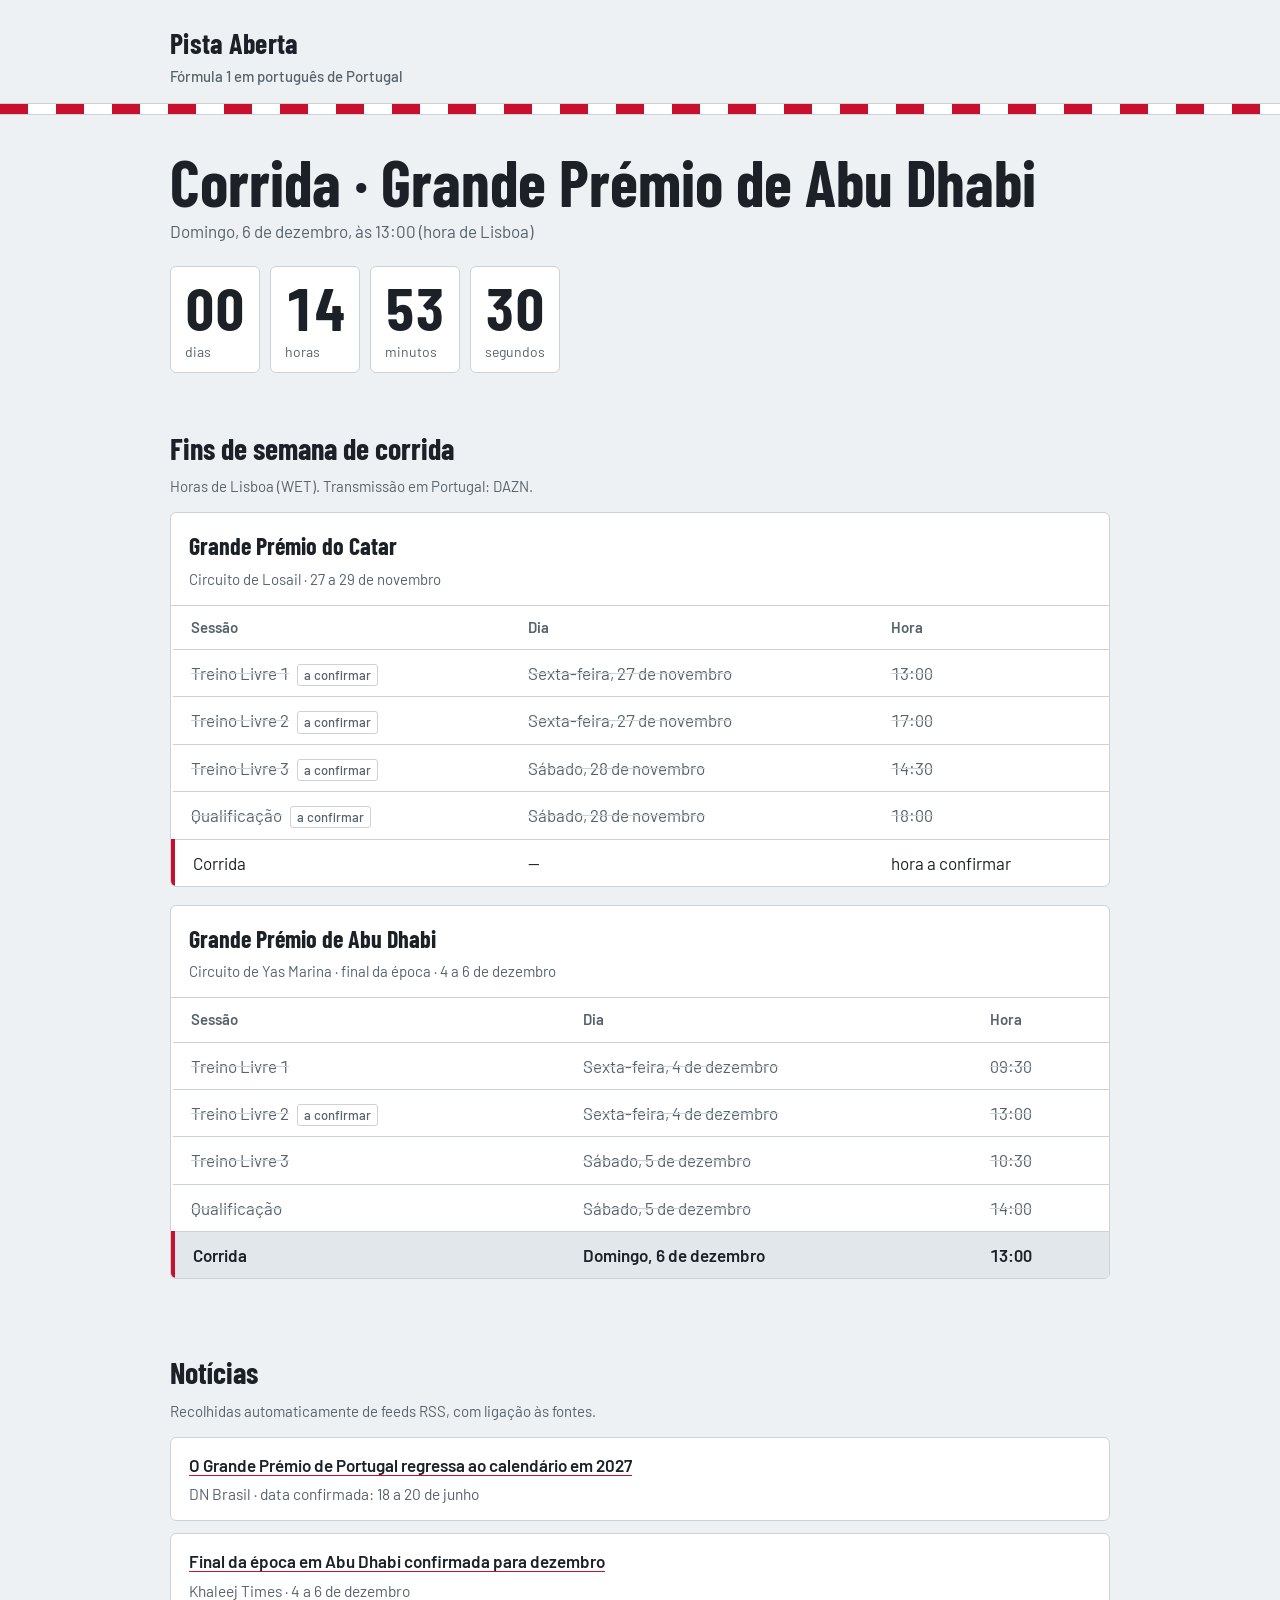
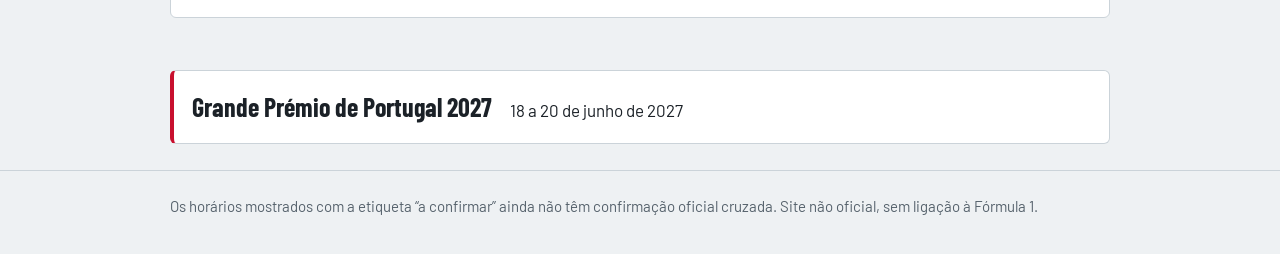
==== site/index.html @ 8074cfde "Add files via upload" ====
<!DOCTYPE html>
<html lang="pt-PT">
<head>
<meta charset="utf-8">
<meta name="viewport" content="width=device-width, initial-scale=1, viewport-fit=cover">
<title>Pista Aberta · Fórmula 1 em português de Portugal</title>
<link rel="preconnect" href="https://fonts.googleapis.com">
<link rel="preconnect" href="https://fonts.gstatic.com" crossorigin>
<link rel="stylesheet" href="https://fonts.googleapis.com/css2?family=Barlow+Condensed:wght@600;700&family=Barlow:wght@400;500;600&display=swap">
<style>
:root{
  --bg:#EEF1F3; --panel:#FFFFFF; --ink:#1B2127; --muted:#56626C; --line:#CBD3D9; --accent:#C8102E; --accent-ink:#FFFFFF; --soft:#E2E7EB;
  color-scheme: light;
  box-sizing:border-box;
  padding-top:env(safe-area-inset-top,0px);
  padding-bottom:env(safe-area-inset-bottom,0px);
}
@media (prefers-color-scheme: dark){
  :root:not([data-theme="light"]){
    --bg:#12171B; --panel:#1A2026; --ink:#E8ECEF; --muted:#9AA6AF; --line:#2B343B; --accent:#FF4A5F; --accent-ink:#12171B; --soft:#222A31;
    color-scheme: dark;
  }
}
:root[data-theme="dark"]{
  --bg:#12171B; --panel:#1A2026; --ink:#E8ECEF; --muted:#9AA6AF; --line:#2B343B; --accent:#FF4A5F; --accent-ink:#12171B; --soft:#222A31;
  color-scheme: dark;
}
html{scroll-padding-top:env(safe-area-inset-top,0px)}
*,*::before,*::after{box-sizing:border-box}
body{margin:0;background:var(--bg);color:var(--ink);font-family:"Barlow",system-ui,-apple-system,"Segoe UI",Arial,sans-serif;font-size:17px;line-height:1.55}
.wrap{max-width:980px;margin:0 auto;padding:0 20px}
header.top{padding:22px 0 14px}
.brand{font-family:"Barlow Condensed","Arial Narrow",Impact,sans-serif;font-weight:700;font-size:28px;letter-spacing:.01em;margin:0}
.brand small{display:block;font-family:"Barlow",system-ui,sans-serif;font-weight:500;font-size:15px;color:var(--muted);letter-spacing:0}
.kerb{height:12px;background:repeating-linear-gradient(90deg,var(--accent) 0 28px,var(--panel) 28px 56px);border-top:1px solid var(--line);border-bottom:1px solid var(--line)}
.hero{padding:34px 0 26px}
.hero h2{font-family:"Barlow Condensed","Arial Narrow",Impact,sans-serif;font-weight:700;font-size:clamp(34px,7vw,64px);line-height:1.02;margin:0 0 4px}
.hero p.sub{margin:0 0 22px;color:var(--muted)}
.count{display:flex;gap:10px;flex-wrap:wrap}
.cell{background:var(--panel);border:1px solid var(--line);border-radius:6px;min-width:86px;padding:10px 14px 8px}
.cell b{display:block;font-family:"Barlow Condensed","Arial Narrow",Impact,sans-serif;font-weight:700;font-size:clamp(38px,9vw,60px);line-height:1;font-variant-numeric:tabular-nums}
.cell span{font-size:14px;color:var(--muted)}
.live{display:inline-block;background:var(--accent);color:var(--accent-ink);font-weight:600;padding:6px 12px;border-radius:4px}
h3{font-family:"Barlow Condensed","Arial Narrow",Impact,sans-serif;font-weight:700;font-size:30px;margin:0 0 4px}
section{padding:26px 0}
.note{color:var(--muted);font-size:15px;margin:0 0 14px}
.gp{background:var(--panel);border:1px solid var(--line);border-radius:6px;margin:0 0 18px;overflow:hidden}
.gp-head{padding:14px 18px;border-bottom:1px solid var(--line)}
.gp-head h4{font-family:"Barlow Condensed","Arial Narrow",Impact,sans-serif;font-weight:700;font-size:24px;margin:0}
.gp-head span{color:var(--muted);font-size:15px}
.tbl{overflow-x:auto}
table{width:100%;border-collapse:collapse;min-width:460px}
th,td{text-align:left;padding:10px 18px;border-bottom:1px solid var(--line);font-variant-numeric:tabular-nums}
tr:last-child td{border-bottom:0}
th{font-weight:600;color:var(--muted);font-size:15px}
tr.past td{color:var(--muted);text-decoration:line-through;text-decoration-color:var(--line)}
tr.next td{background:var(--soft);font-weight:600}
tr.race td:first-child{border-left:4px solid var(--accent)}
.tag{display:inline-block;font-size:13px;border:1px solid var(--line);border-radius:3px;padding:0 6px;margin-left:8px;color:var(--muted);font-weight:500}
.news{list-style:none;margin:0;padding:0;display:grid;gap:12px}
.news li{background:var(--panel);border:1px solid var(--line);border-radius:6px;padding:14px 18px}
.news a{color:var(--ink);font-weight:600;text-decoration:underline;text-decoration-color:var(--accent);text-underline-offset:3px}
.news a:focus-visible,.news a:hover{color:var(--accent)}
.news p{margin:4px 0 0;color:var(--muted);font-size:15.5px}
.next-season{display:flex;gap:18px;align-items:baseline;flex-wrap:wrap;background:var(--panel);border:1px solid var(--line);border-left:4px solid var(--accent);border-radius:6px;padding:16px 18px}
.next-season b{font-family:"Barlow Condensed","Arial Narrow",Impact,sans-serif;font-size:26px}
footer{padding:24px 0 36px;color:var(--muted);font-size:15px;border-top:1px solid var(--line)}
@media (prefers-reduced-motion:reduce){*{animation:none!important;transition:none!important}}
</style>
</head>
<body>
<header class="top"><div class="wrap">
  <h1 class="brand">Pista Aberta<small>Fórmula 1 em português de Portugal</small></h1>
</div></header>
<div class="kerb" aria-hidden="true"></div>

<main class="wrap">
  <div class="hero" aria-live="polite">
    <h2 id="next-title">A procurar a próxima sessão…</h2>
    <p class="sub" id="next-sub"></p>
    <div class="count" id="count"></div>
  </div>

  <section id="calendario">
    <h3>Fins de semana de corrida</h3>
    <p class="note">Horas de Lisboa (WET). Transmissão em Portugal: DAZN.</p>
    <div id="weekends"></div>
  </section>

  <section id="noticias">
    <h3>Notícias</h3>
    <p class="note">Recolhidas automaticamente de feeds RSS, com ligação às fontes.</p>
    <ul class="news" id="news"></ul>
  </section>

  <section>
    <div class="next-season">
      <b>Grande Prémio de Portugal 2027</b>
      <span>18 a 20 de junho de 2027</span>
    </div>
  </section>
</main>

<footer><div class="wrap">Os horários mostrados com a etiqueta “a confirmar” ainda não têm confirmação oficial cruzada. Site não oficial, sem ligação à Fórmula 1.</div></footer>

<script>
Promise.all([
  fetch("data/weekends.json").then(function(r){ return r.json(); }),
  fetch("data/news.json").then(function(r){ return r.json(); })
]).then(function(res){
var WEEKENDS = res[0], NEWS = res[1];

var fmtDay = new Intl.DateTimeFormat("pt-PT", { timeZone: "Europe/Lisbon", weekday: "long", day: "numeric", month: "long" });
var fmtHour = new Intl.DateTimeFormat("pt-PT", { timeZone: "Europe/Lisbon", hour: "2-digit", minute: "2-digit", hour12: false });
function cap(s){ return s.charAt(0).toUpperCase() + s.slice(1); }

var all = [];
WEEKENDS.forEach(function(w){ w.sessions.forEach(function(s){
  all.push({ gp: w.gp, n: s.n, start: s.t ? Date.parse(s.t) : null, end: s.t ? Date.parse(s.t) + s.d * 60000 : null, el: null });
  s.ref = all[all.length - 1];
}); });

function el(tag, cls, text){ var e = document.createElement(tag); if (cls) e.className = cls; if (text != null) e.textContent = text; return e; }

var box = document.getElementById("weekends");
WEEKENDS.forEach(function(w){
  var card = el("div", "gp");
  var head = el("div", "gp-head");
  head.appendChild(el("h4", null, w.gp));
  head.appendChild(el("span", null, w.circuit + " · " + w.dates));
  card.appendChild(head);
  var wrap = el("div", "tbl"), t = el("table");
  var hr = el("tr");
  ["Sessão", "Dia", "Hora"].forEach(function(h){ hr.appendChild(el("th", null, h)); });
  t.appendChild(hr);
  w.sessions.forEach(function(s){
    var tr = el("tr", s.race ? "race" : "");
    var c1 = el("td", null, s.n);
    if (s.v) c1.appendChild(el("span", "tag", "a confirmar"));
    tr.appendChild(c1);
    tr.appendChild(el("td", null, s.t ? cap(fmtDay.format(new Date(s.t))) : "—"));
    tr.appendChild(el("td", null, s.t ? fmtHour.format(new Date(s.t)) : "hora a confirmar"));
    s.ref.el = tr;
    t.appendChild(tr);
  });
  wrap.appendChild(t); card.appendChild(wrap); box.appendChild(card);
});

var nl = document.getElementById("news");
NEWS.forEach(function(n){
  var li = el("li"), a = el("a", null, n.t);
  if (/^https:\/\//.test(n.u)) { a.href = n.u; a.target = "_blank"; a.rel = "noopener"; }
  li.appendChild(a); li.appendChild(el("p", null, n.s)); nl.appendChild(li);
});

var title = document.getElementById("next-title"), sub = document.getElementById("next-sub"), count = document.getElementById("count");
function cell(v, l){ var c = el("div", "cell"); c.appendChild(el("b", null, String(v).padStart(2, "0"))); c.appendChild(el("span", null, l)); return c; }

function tick(){
  var now = Date.now(), next = null, live = null;
  all.forEach(function(s){
    if (!s.start) return;
    if (now >= s.end) { if (s.el) s.el.className = (s.el.className.replace(/ ?(past|next)/g, "") + " past").trim(); }
    else if (now >= s.start) live = s;
    else if (!next) next = s;
  });
  all.forEach(function(s){ if (s.el && s === next) s.el.className = (s.el.className.replace(/ ?next/g, "") + " next").trim(); });
  count.textContent = "";
  if (live) {
    title.textContent = live.n + " a decorrer";
    sub.textContent = live.gp;
    var b = el("span", "live", "Em pista agora"); count.appendChild(b);
  } else if (next) {
    var ms = next.start - now, d = Math.floor(ms / 864e5), h = Math.floor(ms % 864e5 / 36e5), m = Math.floor(ms % 36e5 / 6e4), s2 = Math.floor(ms % 6e4 / 1e3);
    title.textContent = next.n + " · " + next.gp;
    sub.textContent = cap(fmtDay.format(new Date(next.start))) + ", às " + fmtHour.format(new Date(next.start)) + " (hora de Lisboa)";
    count.appendChild(cell(d, "dias")); count.appendChild(cell(h, "horas")); count.appendChild(cell(m, "minutos")); count.appendChild(cell(s2, "segundos"));
  } else {
    title.textContent = "Época 2026 concluída";
    sub.textContent = "Volta quando houver novas sessões no calendário.";
  }
}
tick(); setInterval(tick, 1000);
}).catch(function(){ document.getElementById("next-title").textContent = "Não foi possível carregar os dados. Abre o site através de um servidor (ver README)."; });
</script>
</body>
</html>
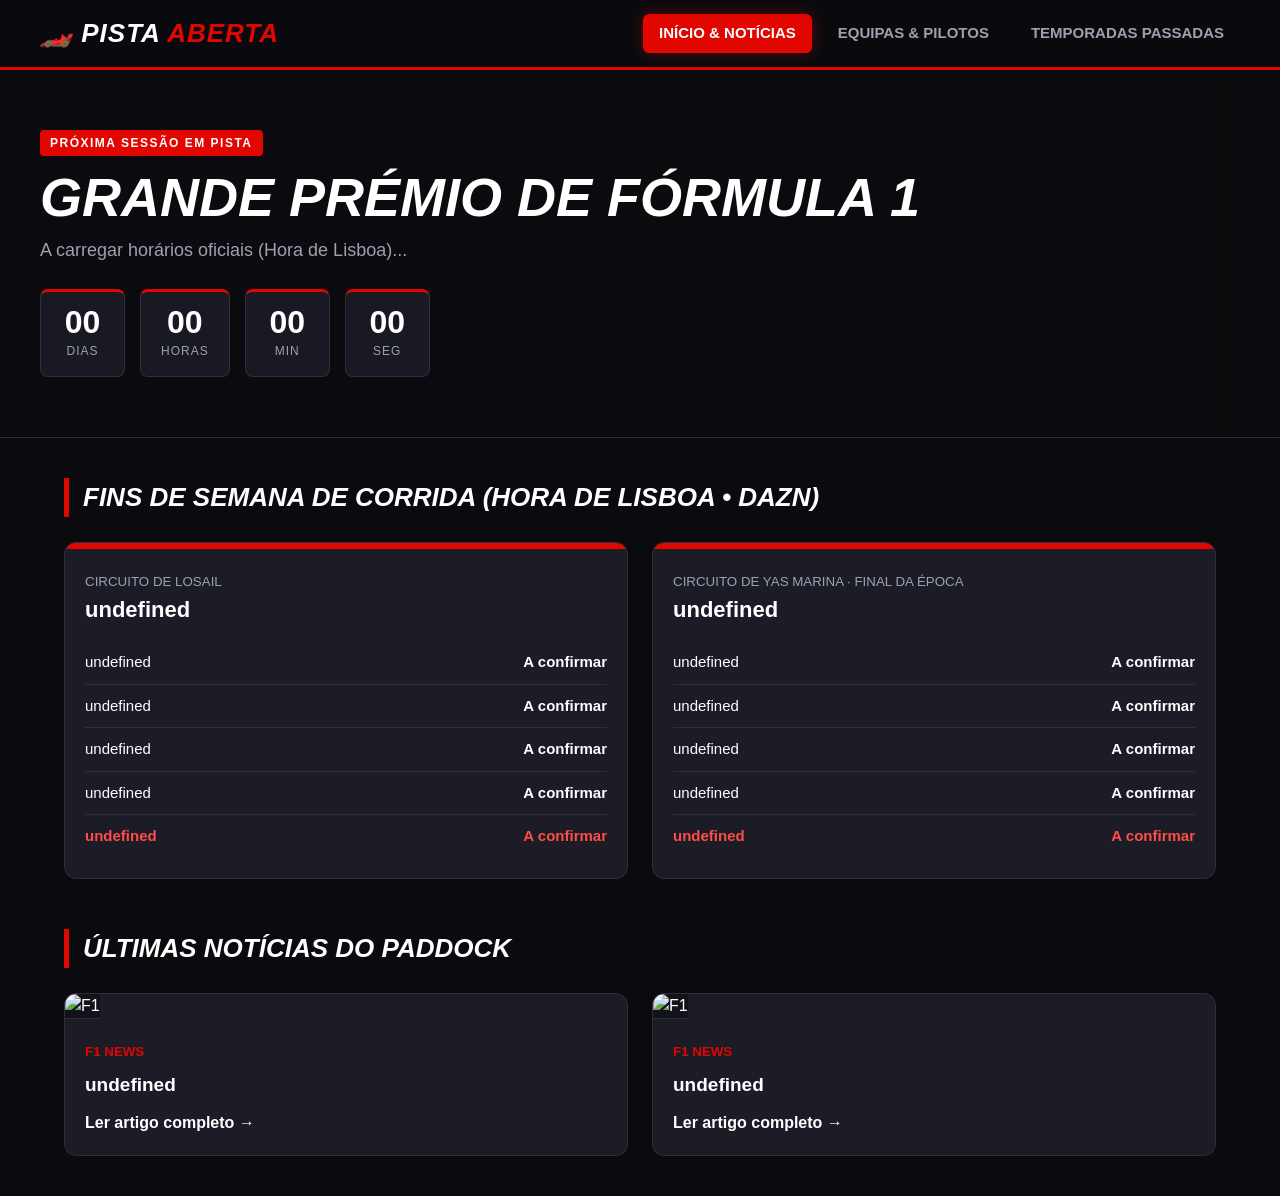
==== commit ab05a878: "Refactor index.html for improved structure and content" ====
--- a/site/index.html
+++ b/site/index.html
@@ -1,187 +1,126 @@
 <!DOCTYPE html>
-<html lang="pt-PT">
+<html lang="pt">
 <head>
-<meta charset="utf-8">
-<meta name="viewport" content="width=device-width, initial-scale=1, viewport-fit=cover">
-<title>Pista Aberta · Fórmula 1 em português de Portugal</title>
-<link rel="preconnect" href="https://fonts.googleapis.com">
-<link rel="preconnect" href="https://fonts.gstatic.com" crossorigin>
-<link rel="stylesheet" href="https://fonts.googleapis.com/css2?family=Barlow+Condensed:wght@600;700&family=Barlow:wght@400;500;600&display=swap">
-<style>
-:root{
-  --bg:#EEF1F3; --panel:#FFFFFF; --ink:#1B2127; --muted:#56626C; --line:#CBD3D9; --accent:#C8102E; --accent-ink:#FFFFFF; --soft:#E2E7EB;
-  color-scheme: light;
-  box-sizing:border-box;
-  padding-top:env(safe-area-inset-top,0px);
-  padding-bottom:env(safe-area-inset-bottom,0px);
-}
-@media (prefers-color-scheme: dark){
-  :root:not([data-theme="light"]){
-    --bg:#12171B; --panel:#1A2026; --ink:#E8ECEF; --muted:#9AA6AF; --line:#2B343B; --accent:#FF4A5F; --accent-ink:#12171B; --soft:#222A31;
-    color-scheme: dark;
-  }
-}
-:root[data-theme="dark"]{
-  --bg:#12171B; --panel:#1A2026; --ink:#E8ECEF; --muted:#9AA6AF; --line:#2B343B; --accent:#FF4A5F; --accent-ink:#12171B; --soft:#222A31;
-  color-scheme: dark;
-}
-html{scroll-padding-top:env(safe-area-inset-top,0px)}
-*,*::before,*::after{box-sizing:border-box}
-body{margin:0;background:var(--bg);color:var(--ink);font-family:"Barlow",system-ui,-apple-system,"Segoe UI",Arial,sans-serif;font-size:17px;line-height:1.55}
-.wrap{max-width:980px;margin:0 auto;padding:0 20px}
-header.top{padding:22px 0 14px}
-.brand{font-family:"Barlow Condensed","Arial Narrow",Impact,sans-serif;font-weight:700;font-size:28px;letter-spacing:.01em;margin:0}
-.brand small{display:block;font-family:"Barlow",system-ui,sans-serif;font-weight:500;font-size:15px;color:var(--muted);letter-spacing:0}
-.kerb{height:12px;background:repeating-linear-gradient(90deg,var(--accent) 0 28px,var(--panel) 28px 56px);border-top:1px solid var(--line);border-bottom:1px solid var(--line)}
-.hero{padding:34px 0 26px}
-.hero h2{font-family:"Barlow Condensed","Arial Narrow",Impact,sans-serif;font-weight:700;font-size:clamp(34px,7vw,64px);line-height:1.02;margin:0 0 4px}
-.hero p.sub{margin:0 0 22px;color:var(--muted)}
-.count{display:flex;gap:10px;flex-wrap:wrap}
-.cell{background:var(--panel);border:1px solid var(--line);border-radius:6px;min-width:86px;padding:10px 14px 8px}
-.cell b{display:block;font-family:"Barlow Condensed","Arial Narrow",Impact,sans-serif;font-weight:700;font-size:clamp(38px,9vw,60px);line-height:1;font-variant-numeric:tabular-nums}
-.cell span{font-size:14px;color:var(--muted)}
-.live{display:inline-block;background:var(--accent);color:var(--accent-ink);font-weight:600;padding:6px 12px;border-radius:4px}
-h3{font-family:"Barlow Condensed","Arial Narrow",Impact,sans-serif;font-weight:700;font-size:30px;margin:0 0 4px}
-section{padding:26px 0}
-.note{color:var(--muted);font-size:15px;margin:0 0 14px}
-.gp{background:var(--panel);border:1px solid var(--line);border-radius:6px;margin:0 0 18px;overflow:hidden}
-.gp-head{padding:14px 18px;border-bottom:1px solid var(--line)}
-.gp-head h4{font-family:"Barlow Condensed","Arial Narrow",Impact,sans-serif;font-weight:700;font-size:24px;margin:0}
-.gp-head span{color:var(--muted);font-size:15px}
-.tbl{overflow-x:auto}
-table{width:100%;border-collapse:collapse;min-width:460px}
-th,td{text-align:left;padding:10px 18px;border-bottom:1px solid var(--line);font-variant-numeric:tabular-nums}
-tr:last-child td{border-bottom:0}
-th{font-weight:600;color:var(--muted);font-size:15px}
-tr.past td{color:var(--muted);text-decoration:line-through;text-decoration-color:var(--line)}
-tr.next td{background:var(--soft);font-weight:600}
-tr.race td:first-child{border-left:4px solid var(--accent)}
-.tag{display:inline-block;font-size:13px;border:1px solid var(--line);border-radius:3px;padding:0 6px;margin-left:8px;color:var(--muted);font-weight:500}
-.news{list-style:none;margin:0;padding:0;display:grid;gap:12px}
-.news li{background:var(--panel);border:1px solid var(--line);border-radius:6px;padding:14px 18px}
-.news a{color:var(--ink);font-weight:600;text-decoration:underline;text-decoration-color:var(--accent);text-underline-offset:3px}
-.news a:focus-visible,.news a:hover{color:var(--accent)}
-.news p{margin:4px 0 0;color:var(--muted);font-size:15.5px}
-.next-season{display:flex;gap:18px;align-items:baseline;flex-wrap:wrap;background:var(--panel);border:1px solid var(--line);border-left:4px solid var(--accent);border-radius:6px;padding:16px 18px}
-.next-season b{font-family:"Barlow Condensed","Arial Narrow",Impact,sans-serif;font-size:26px}
-footer{padding:24px 0 36px;color:var(--muted);font-size:15px;border-top:1px solid var(--line)}
-@media (prefers-reduced-motion:reduce){*{animation:none!important;transition:none!important}}
-</style>
+    <meta charset="UTF-8">
+    <meta name="viewport" content="width=device-width, initial-scale=1.0">
+    <title>Pista Aberta | Fórmula 1 em Português</title>
+    <link rel="stylesheet" href="estilo.css">
 </head>
 <body>
-<header class="top"><div class="wrap">
-  <h1 class="brand">Pista Aberta<small>Fórmula 1 em português de Portugal</small></h1>
-</div></header>
-<div class="kerb" aria-hidden="true"></div>
+    <nav class="navbar">
+        <div class="nav-container">
+            <a href="index.html" class="logo">🏎️ PISTA <span>ABERTA</span></a>
+            <div class="nav-links">
+                <a href="index.html" class="ativo">Início & Notícias</a>
+                <a href="pilotos.html">Equipas & Pilotos</a>
+                <a href="historico.html">Temporadas Passadas</a>
+            </div>
+        </div>
+    </nav>
 
-<main class="wrap">
-  <div class="hero" aria-live="polite">
-    <h2 id="next-title">A procurar a próxima sessão…</h2>
-    <p class="sub" id="next-sub"></p>
-    <div class="count" id="count"></div>
-  </div>
+    <header class="hero">
+        <div class="hero-conteudo">
+            <span class="etiqueta-live">Próxima Sessão em Pista</span>
+            <h1 id="tituloProximo">Grande Prémio de Fórmula 1</h1>
+            <p id="subtituloProximo">A carregar horários oficiais (Hora de Lisboa)...</p>
+            
+            <div class="contador" id="contador">
+                <div class="caixa-tempo"><span id="dias">00</span><small>Dias</small></div>
+                <div class="caixa-tempo"><span id="horas">00</span><small>Horas</small></div>
+                <div class="caixa-tempo"><span id="minutos">00</span><small>Min</small></div>
+                <div class="caixa-tempo"><span id="segundos">00</span><small>Seg</small></div>
+            </div>
+        </div>
+    </header>
 
-  <section id="calendario">
-    <h3>Fins de semana de corrida</h3>
-    <p class="note">Horas de Lisboa (WET). Transmissão em Portugal: DAZN.</p>
-    <div id="weekends"></div>
-  </section>
+    <main class="container">
+        <h2 class="titulo-seccao">Fins de Semana de Corrida (Hora de Lisboa • DAZN)</h2>
+        <div id="grelhaCorridas" class="grelha" style="margin-bottom: 50px;"></div>
 
-  <section id="noticias">
-    <h3>Notícias</h3>
-    <p class="note">Recolhidas automaticamente de feeds RSS, com ligação às fontes.</p>
-    <ul class="news" id="news"></ul>
-  </section>
+        <h2 class="titulo-seccao">Últimas Notícias do Paddock</h2>
+        <div id="grelhaNoticias" class="grelha"></div>
+    </main>
 
-  <section>
-    <div class="next-season">
-      <b>Grande Prémio de Portugal 2027</b>
-      <span>18 a 20 de junho de 2027</span>
-    </div>
-  </section>
-</main>
+    <script>
+        async function iniciarPortal() {
+            // 1. Carregar Calendário e Contagem Decrescente
+            try {
+                const resW = await fetch('data/weekends.json');
+                const dadosW = await resW.json();
+                const listaW = Array.isArray(dadosW) ? dadosW : (dadosW.weekends || []);
 
-<footer><div class="wrap">Os horários mostrados com a etiqueta “a confirmar” ainda não têm confirmação oficial cruzada. Site não oficial, sem ligação à Fórmula 1.</div></footer>
+                const grelhaCorridas = document.getElementById('grelhaCorridas');
+                const agora = new Date();
+                let proximaSessao = null;
 
-<script>
-Promise.all([
-  fetch("data/weekends.json").then(function(r){ return r.json(); }),
-  fetch("data/news.json").then(function(r){ return r.json(); })
-]).then(function(res){
-var WEEKENDS = res[0], NEWS = res[1];
+                listaW.slice(0, 3).forEach(gp => {
+                    const cartao = document.createElement('article');
+                    cartao.className = 'cartao';
 
-var fmtDay = new Intl.DateTimeFormat("pt-PT", { timeZone: "Europe/Lisbon", weekday: "long", day: "numeric", month: "long" });
-var fmtHour = new Intl.DateTimeFormat("pt-PT", { timeZone: "Europe/Lisbon", hour: "2-digit", minute: "2-digit", hour12: false });
-function cap(s){ return s.charAt(0).toUpperCase() + s.slice(1); }
+                    const sessoes = gp.sessions || [];
+                    const htmlSessoes = sessoes.map(s => {
+                        const dataS = s.start ? new Date(s.start) : null;
+                        if (dataS && dataS > agora && !proximaSessao) {
+                            proximaSessao = { nome: `${s.name} • ${gp.name}`, data: dataS };
+                        }
+                        const horaTxt = dataS ? dataS.toLocaleTimeString('pt-PT', { hour: '2-digit', minute: '2-digit' }) : 'A confirmar';
+                        const diaTxt = dataS ? dataS.toLocaleDateString('pt-PT', { weekday: 'short', day: '2-digit', month: 'short' }) : '';
+                        return `<div class="linha-sessao"><span>${s.name}</span><span>${diaTxt} <strong>${horaTxt}</strong></span></div>`;
+                    }).join('');
 
-var all = [];
-WEEKENDS.forEach(function(w){ w.sessions.forEach(function(s){
-  all.push({ gp: w.gp, n: s.n, start: s.t ? Date.parse(s.t) : null, end: s.t ? Date.parse(s.t) + s.d * 60000 : null, el: null });
-  s.ref = all[all.length - 1];
-}); });
+                    cartao.innerHTML = `
+                        <div class="faixa-equipa" style="background: var(--vermelho-f1);"></div>
+                        <div class="cartao-corpo">
+                            <small style="color: var(--texto-suave); text-transform: uppercase;">${gp.circuit || ''}</small>
+                            <h3 style="font-size: 22px; margin-bottom: 15px;">${gp.name}</h3>
+                            ${htmlSessoes}
+                        </div>
+                    `;
+                    grelhaCorridas.appendChild(cartao);
+                });
 
-function el(tag, cls, text){ var e = document.createElement(tag); if (cls) e.className = cls; if (text != null) e.textContent = text; return e; }
+                if (proximaSessao) {
+                    document.getElementById('tituloProximo').textContent = proximaSessao.nome;
+                    document.getElementById('subtituloProximo').textContent = proximaSessao.data.toLocaleDateString('pt-PT', {
+                        weekday: 'long', day: 'numeric', month: 'long', hour: '2-digit', minute: '2-digit'
+                    }) + ' (Hora de Lisboa)';
 
-var box = document.getElementById("weekends");
-WEEKENDS.forEach(function(w){
-  var card = el("div", "gp");
-  var head = el("div", "gp-head");
-  head.appendChild(el("h4", null, w.gp));
-  head.appendChild(el("span", null, w.circuit + " · " + w.dates));
-  card.appendChild(head);
-  var wrap = el("div", "tbl"), t = el("table");
-  var hr = el("tr");
-  ["Sessão", "Dia", "Hora"].forEach(function(h){ hr.appendChild(el("th", null, h)); });
-  t.appendChild(hr);
-  w.sessions.forEach(function(s){
-    var tr = el("tr", s.race ? "race" : "");
-    var c1 = el("td", null, s.n);
-    if (s.v) c1.appendChild(el("span", "tag", "a confirmar"));
-    tr.appendChild(c1);
-    tr.appendChild(el("td", null, s.t ? cap(fmtDay.format(new Date(s.t))) : "—"));
-    tr.appendChild(el("td", null, s.t ? fmtHour.format(new Date(s.t)) : "hora a confirmar"));
-    s.ref.el = tr;
-    t.appendChild(tr);
-  });
-  wrap.appendChild(t); card.appendChild(wrap); box.appendChild(card);
-});
+                    setInterval(() => {
+                        const diff = proximaSessao.data - new Date();
+                        if (diff <= 0) return;
+                        document.getElementById('dias').textContent = String(Math.floor(diff / 86400000)).padStart(2, '0');
+                        document.getElementById('horas').textContent = String(Math.floor((diff / 3600000) % 24)).padStart(2, '0');
+                        document.getElementById('minutos').textContent = String(Math.floor((diff / 60000) % 60)).padStart(2, '0');
+                        document.getElementById('segundos').textContent = String(Math.floor((diff / 1000) % 60)).padStart(2, '0');
+                    }, 1000);
+                }
+            } catch (e) { console.error(e); }
 
-var nl = document.getElementById("news");
-NEWS.forEach(function(n){
-  var li = el("li"), a = el("a", null, n.t);
-  if (/^https:\/\//.test(n.u)) { a.href = n.u; a.target = "_blank"; a.rel = "noopener"; }
-  li.appendChild(a); li.appendChild(el("p", null, n.s)); nl.appendChild(li);
-});
+            // 2. Carregar Notícias
+            try {
+                const resN = await fetch('data/news.json');
+                const dadosN = await resN.json();
+                const listaN = Array.isArray(dadosN) ? dadosN : (dadosN.items || dadosN.articles || []);
+                const grelhaNoticias = document.getElementById('grelhaNoticias');
 
-var title = document.getElementById("next-title"), sub = document.getElementById("next-sub"), count = document.getElementById("count");
-function cell(v, l){ var c = el("div", "cell"); c.appendChild(el("b", null, String(v).padStart(2, "0"))); c.appendChild(el("span", null, l)); return c; }
-
-function tick(){
-  var now = Date.now(), next = null, live = null;
-  all.forEach(function(s){
-    if (!s.start) return;
-    if (now >= s.end) { if (s.el) s.el.className = (s.el.className.replace(/ ?(past|next)/g, "") + " past").trim(); }
-    else if (now >= s.start) live = s;
-    else if (!next) next = s;
-  });
-  all.forEach(function(s){ if (s.el && s === next) s.el.className = (s.el.className.replace(/ ?next/g, "") + " next").trim(); });
-  count.textContent = "";
-  if (live) {
-    title.textContent = live.n + " a decorrer";
-    sub.textContent = live.gp;
-    var b = el("span", "live", "Em pista agora"); count.appendChild(b);
-  } else if (next) {
-    var ms = next.start - now, d = Math.floor(ms / 864e5), h = Math.floor(ms % 864e5 / 36e5), m = Math.floor(ms % 36e5 / 6e4), s2 = Math.floor(ms % 6e4 / 1e3);
-    title.textContent = next.n + " · " + next.gp;
-    sub.textContent = cap(fmtDay.format(new Date(next.start))) + ", às " + fmtHour.format(new Date(next.start)) + " (hora de Lisboa)";
-    count.appendChild(cell(d, "dias")); count.appendChild(cell(h, "horas")); count.appendChild(cell(m, "minutos")); count.appendChild(cell(s2, "segundos"));
-  } else {
-    title.textContent = "Época 2026 concluída";
-    sub.textContent = "Volta quando houver novas sessões no calendário.";
-  }
-}
-tick(); setInterval(tick, 1000);
-}).catch(function(){ document.getElementById("next-title").textContent = "Não foi possível carregar os dados. Abre o site através de um servidor (ver README)."; });
-</script>
+                listaN.slice(0, 6).forEach(n => {
+                    const cartao = document.createElement('article');
+                    cartao.className = 'cartao';
+                    const img = n.image || 'https://unsplash.com';
+                    cartao.innerHTML = `
+                        <img src="${img}" alt="F1" class="foto-piloto">
+                        <div class="cartao-corpo">
+                            <small style="color: var(--vermelho-f1); font-weight: bold;">${n.source || 'F1 NEWS'}</small>
+                            <h3 style="margin: 8px 0 12px; font-size: 19px;">${n.title}</h3>
+                            <a href="${n.link || n.url}" target="_blank" style="color: white; font-weight: bold; text-decoration: none;">Ler artigo completo →</a>
+                        </div>
+                    `;
+                    grelhaNoticias.appendChild(cartao);
+                });
+            } catch (e) { console.error(e); }
+        }
+        iniciarPortal();
+    </script>
 </body>
 </html>
+
--- a/site/estilo.css
+++ b/site/estilo.css
@@ -0,0 +1,191 @@
+@import url('https://googleapis.com');
+
+:root {
+    --fundo: #0b0b0f;
+    --fundo-secundario: #15151e;
+    --cartao: #1c1c27;
+    --borda: #2e2e3d;
+    --vermelho-f1: #e10600;
+    --vermelho-brilho: rgba(225, 6, 0, 0.35);
+    --texto: #ffffff;
+    --texto-suave: #9ea0b0;
+}
+
+* { box-sizing: border-box; margin: 0; padding: 0; }
+
+body {
+    font-family: 'Titillium Web', sans-serif;
+    background-color: var(--fundo);
+    color: var(--texto);
+    line-height: 1.5;
+}
+
+/* Barra de Navegação */
+.navbar {
+    background: rgba(11, 11, 15, 0.92);
+    backdrop-filter: blur(10px);
+    border-bottom: 3px solid var(--vermelho-f1);
+    padding: 14px 24px;
+    position: sticky;
+    top: 0;
+    z-index: 100;
+}
+
+.nav-container {
+    max-width: 1200px;
+    margin: 0 auto;
+    display: flex;
+    justify-content: space-between;
+    align-items: center;
+    flex-wrap: wrap;
+    gap: 15px;
+}
+
+.logo {
+    font-size: 26px;
+    font-weight: 900;
+    font-style: italic;
+    letter-spacing: 1px;
+    text-decoration: none;
+    color: var(--texto);
+    text-transform: uppercase;
+}
+
+.logo span { color: var(--vermelho-f1); }
+
+.nav-links { display: flex; gap: 10px; flex-wrap: wrap; }
+
+.nav-links a {
+    color: var(--texto-suave);
+    text-decoration: none;
+    font-weight: 700;
+    font-size: 15px;
+    text-transform: uppercase;
+    padding: 8px 16px;
+    border-radius: 6px;
+    transition: all 0.2s;
+}
+
+.nav-links a:hover, .nav-links a.ativo {
+    color: var(--texto);
+    background-color: var(--vermelho-f1);
+    box-shadow: 0 0 15px var(--vermelho-brilho);
+}
+
+/* Banner Principal com Imagem de Pista */
+.hero {
+    position: relative;
+    background: linear-gradient(to right, rgba(11,11,15,0.95) 35%, rgba(11,11,15,0.55) 100%),
+                url('https://unsplash.com') center/cover no-repeat;
+    border-bottom: 1px solid var(--borda);
+    padding: 60px 24px;
+}
+
+.hero-conteudo { max-width: 1200px; margin: 0 auto; }
+
+.etiqueta-live {
+    display: inline-block;
+    background: var(--vermelho-f1);
+    color: white;
+    font-size: 12px;
+    font-weight: 900;
+    text-transform: uppercase;
+    padding: 4px 10px;
+    border-radius: 4px;
+    letter-spacing: 1.5px;
+    margin-bottom: 12px;
+}
+
+.hero h1 {
+    font-size: clamp(32px, 5vw, 54px);
+    font-weight: 900;
+    font-style: italic;
+    text-transform: uppercase;
+    line-height: 1.1;
+    margin-bottom: 10px;
+}
+
+.hero p { color: var(--texto-suave); font-size: 18px; margin-bottom: 25px; }
+
+/* Contador Digital */
+.contador { display: flex; gap: 15px; flex-wrap: wrap; }
+
+.caixa-tempo {
+    background: rgba(28, 28, 39, 0.85);
+    border: 1px solid var(--borda);
+    border-top: 3px solid var(--vermelho-f1);
+    border-radius: 8px;
+    padding: 14px 20px;
+    min-width: 85px;
+    text-align: center;
+}
+
+.caixa-tempo span {
+    display: block;
+    font-size: 32px;
+    font-weight: 900;
+    line-height: 1;
+}
+
+.caixa-tempo small {
+    font-size: 12px;
+    text-transform: uppercase;
+    color: var(--texto-suave);
+    letter-spacing: 1px;
+}
+
+/* Secções e Grelhas */
+.container { max-width: 1200px; margin: 40px auto; padding: 0 24px; }
+
+.titulo-seccao {
+    font-size: 26px;
+    font-weight: 900;
+    font-style: italic;
+    text-transform: uppercase;
+    border-left: 5px solid var(--vermelho-f1);
+    padding-left: 14px;
+    margin-bottom: 25px;
+}
+
+.grelha {
+    display: grid;
+    grid-template-columns: repeat(auto-fit, minmax(310px, 1fr));
+    gap: 24px;
+}
+
+.cartao {
+    background-color: var(--cartao);
+    border: 1px solid var(--borda);
+    border-radius: 12px;
+    overflow: hidden;
+    transition: transform 0.25s, border-color 0.25s;
+}
+
+.cartao:hover {
+    transform: translateY(-5px);
+    border-color: var(--vermelho-f1);
+}
+
+.cartao-corpo { padding: 20px; }
+
+/* Tabela de Horários Estilizada */
+.linha-sessao {
+    display: flex;
+    justify-content: space-between;
+    padding: 10px 0;
+    border-bottom: 1px solid var(--borda);
+    font-size: 15px;
+}
+
+.linha-sessao:last-child { border-bottom: none; font-weight: 700; color: #ff4d47; }
+
+/* Cartões de Equipas com Faixa de Cor */
+.faixa-equipa { height: 6px; width: 100%; }
+.foto-piloto {
+    width: 100%;
+    height: 180px;
+    object-fit: cover;
+    background: #121218;
+    border-bottom: 1px solid var(--borda);
+}
+
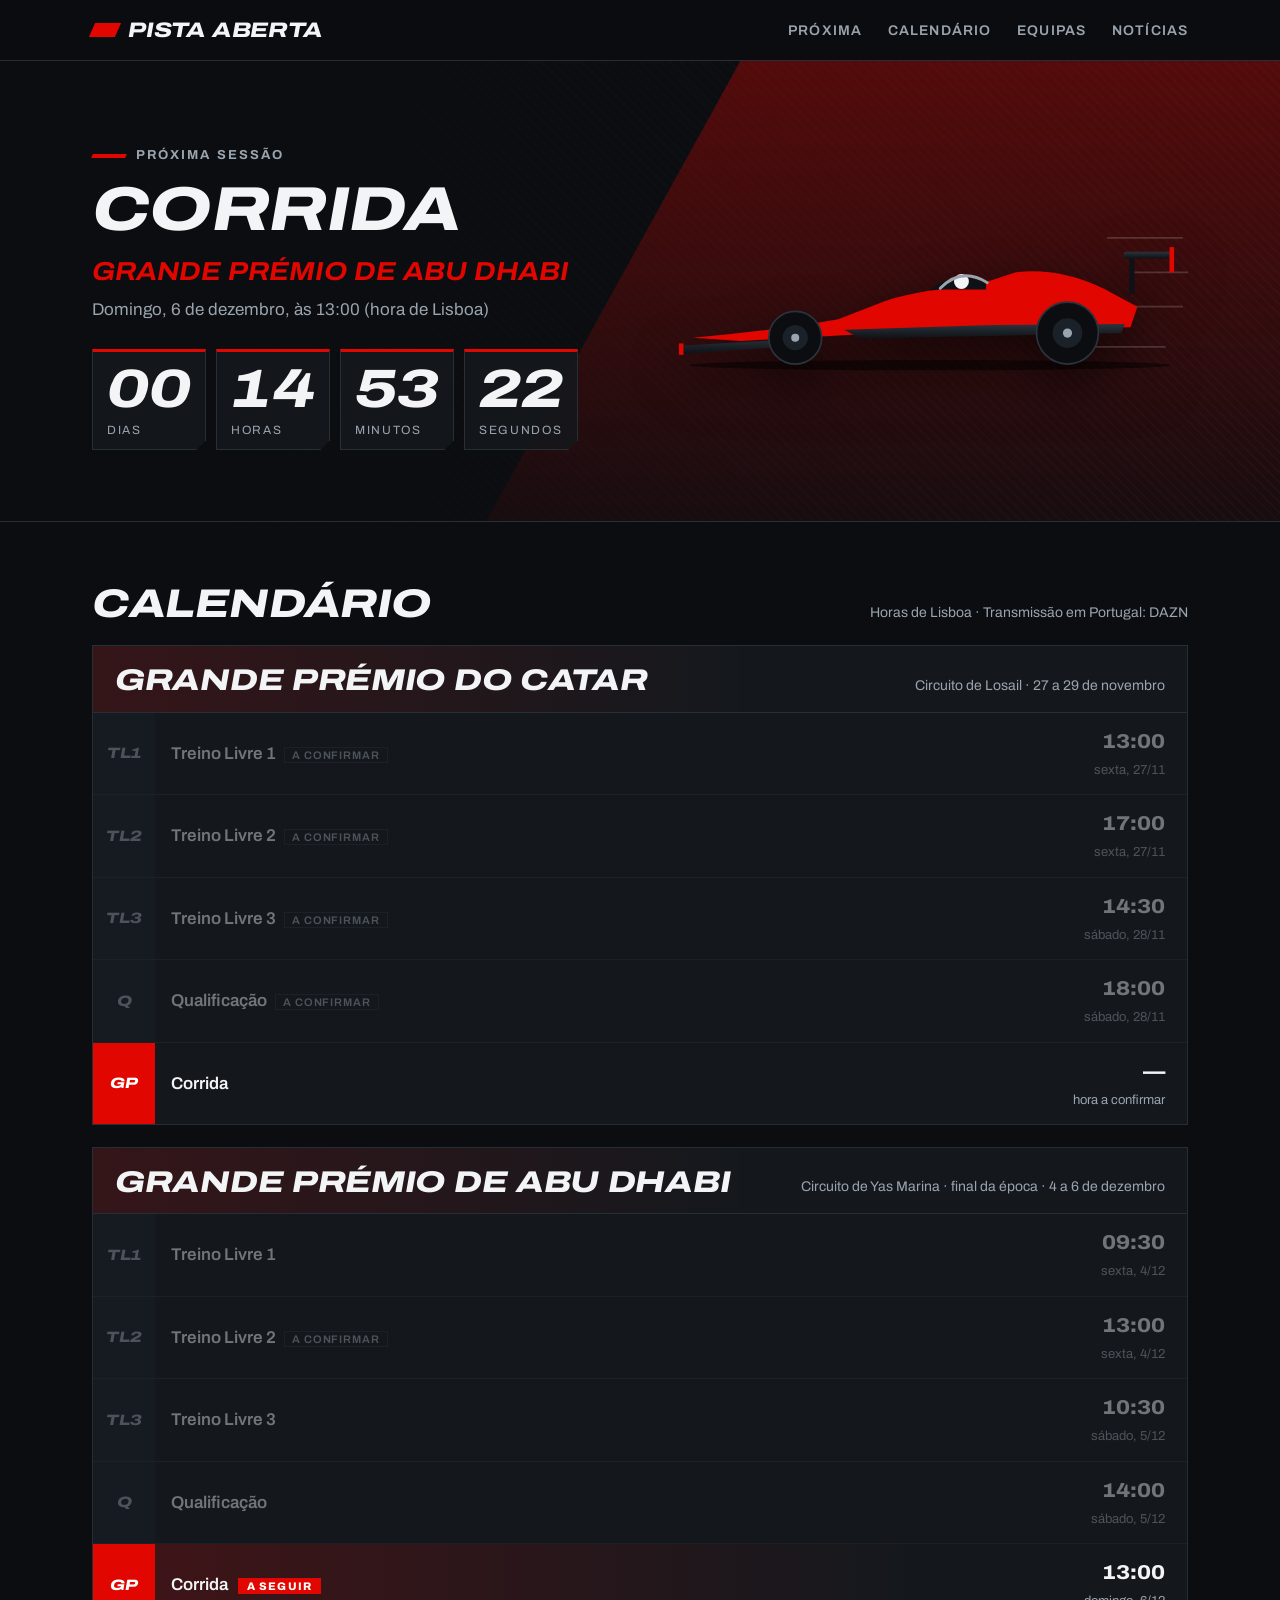
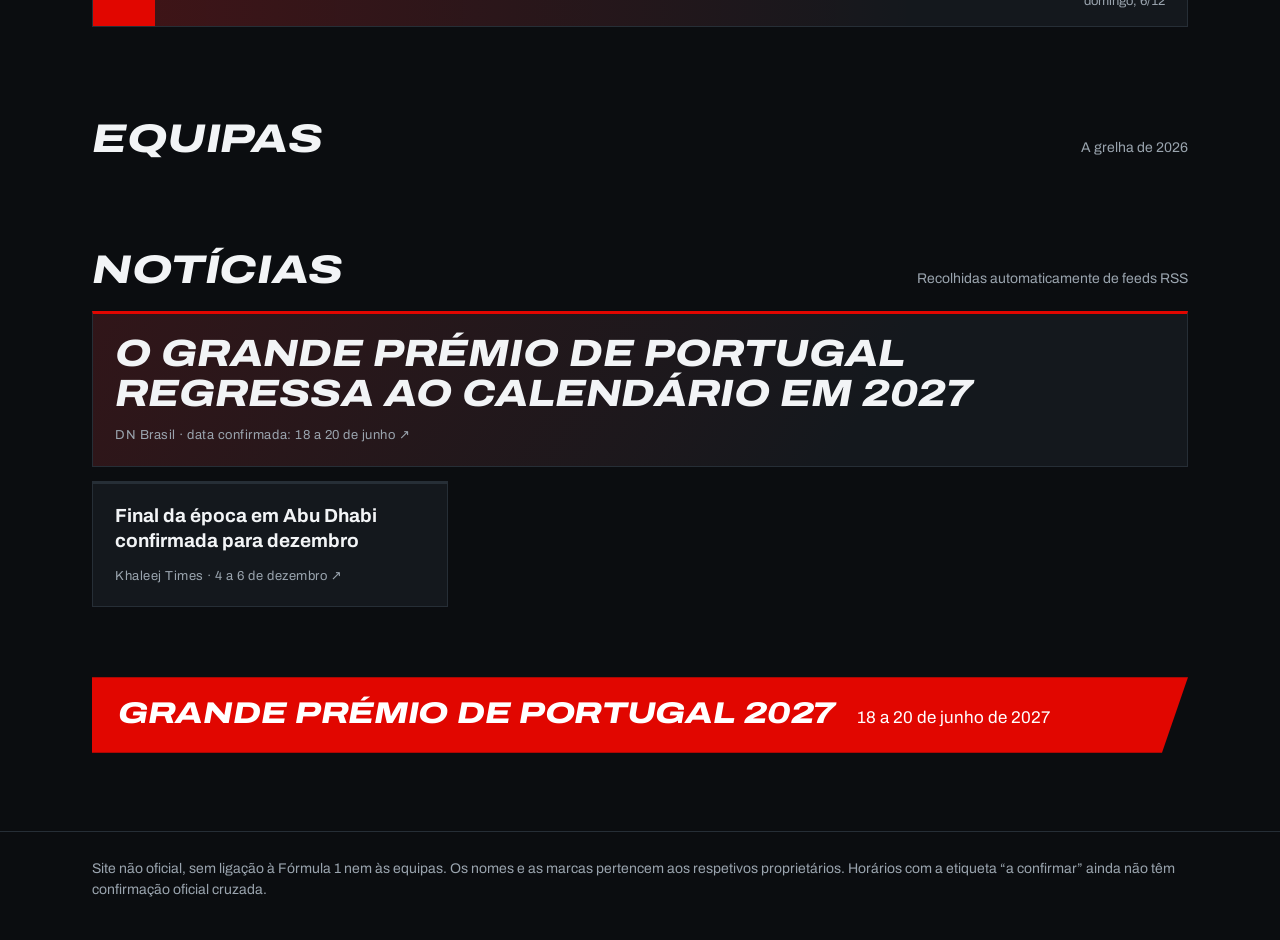
==== commit 3dfa9f9a: "Refactor index.html for improved structure and styles Updated HTML structure, improved accessibility" ====
--- a/site/index.html
+++ b/site/index.html
@@ -1,126 +1,307 @@
 <!DOCTYPE html>
-<html lang="pt">
+<html lang="pt-PT">
 <head>
-    <meta charset="UTF-8">
-    <meta name="viewport" content="width=device-width, initial-scale=1.0">
-    <title>Pista Aberta | Fórmula 1 em Português</title>
-    <link rel="stylesheet" href="estilo.css">
+<meta charset="utf-8">
+<meta name="viewport" content="width=device-width, initial-scale=1, viewport-fit=cover">
+<title>Pista Aberta · Fórmula 1 em português de Portugal</title>
+<link rel="preconnect" href="https://fonts.googleapis.com">
+<link rel="preconnect" href="https://fonts.gstatic.com" crossorigin>
+<link rel="stylesheet" href="https://fonts.googleapis.com/css2?family=Archivo:ital,wdth,wght@0,62..125,100..900;1,62..125,100..900&display=swap">
+<style>
+:root{
+  --team:#E10600; --bg:#0B0D10; --panel:#14181D; --panel2:#1B2128; --ink:#F2F4F6; --muted:#9AA4AE; --line:#262E36;
+  color-scheme:dark;
+  box-sizing:border-box;
+  padding-top:env(safe-area-inset-top,0px);
+  padding-bottom:env(safe-area-inset-bottom,0px);
+}
+html{scroll-padding-top:90px;scroll-behavior:smooth}
+*,*::before,*::after{box-sizing:border-box}
+body{margin:0;background:var(--bg);color:var(--ink);font-family:"Archivo",system-ui,-apple-system,"Segoe UI",Arial,sans-serif;font-size:17px;line-height:1.5}
+.wrap{max-width:1140px;margin:0 auto;padding:0 22px}
+.disp{font-style:italic;font-weight:800;font-stretch:125%;text-transform:uppercase;letter-spacing:-.01em;line-height:.98;margin:0}
+
+/* navegação */
+.nav{position:sticky;top:0;z-index:20;background:rgba(11,13,16,.82);backdrop-filter:blur(10px);-webkit-backdrop-filter:blur(10px);border-bottom:1px solid var(--line)}
+.nav .wrap{display:flex;align-items:center;justify-content:space-between;height:60px}
+.logo{font-size:21px;display:flex;align-items:center;gap:10px;color:var(--ink);text-decoration:none}
+.logo i{display:inline-block;width:26px;height:14px;background:var(--team);transform:skewX(-24deg)}
+.nav ul{display:flex;gap:26px;list-style:none;margin:0;padding:0}
+.nav a.l{color:var(--muted);text-decoration:none;font-size:14px;font-weight:600;text-transform:uppercase;letter-spacing:.08em}
+.nav a.l:hover,.nav a.l:focus-visible{color:var(--ink)}
+@media(max-width:700px){.nav ul{display:none}}
+
+/* herói */
+.hero{position:relative;overflow:hidden;border-bottom:1px solid var(--line)}
+.hero-bg{position:absolute;inset:0;background:
+  linear-gradient(90deg,var(--bg) 18%,rgba(11,13,16,.35) 100%),
+  url(img/hero.jpg) center/cover no-repeat,
+  repeating-linear-gradient(45deg,rgba(255,255,255,.03) 0 2px,transparent 2px 7px)}
+.hero-bg::after{content:"";position:absolute;top:0;bottom:0;right:0;width:62%;
+  background:linear-gradient(180deg,color-mix(in srgb,var(--team) 34%,transparent),color-mix(in srgb,var(--team) 6%,transparent));
+  clip-path:polygon(32% 0,100% 0,100% 100%,0 100%)}
+.tem-foto .hero-bg::after{opacity:.35}
+.hero-in{position:relative;display:grid;grid-template-columns:1.05fr .95fr;gap:10px;align-items:center;padding-top:54px;padding-bottom:46px;min-height:460px}
+.kicker{display:inline-flex;align-items:center;gap:10px;margin:0 0 14px;font-size:13px;font-weight:700;letter-spacing:.16em;text-transform:uppercase;color:var(--muted)}
+.kicker::before{content:"";width:34px;height:4px;background:var(--team);transform:skewX(-24deg)}
+#next-title{font-size:clamp(32px,5.4vw,62px)}
+.gpname{margin:12px 0 0;font-size:clamp(18px,2.4vw,26px);font-weight:700;font-style:italic;font-stretch:112%;color:var(--team);text-transform:uppercase}
+.sub{margin:6px 0 26px;color:var(--muted)}
+.count{display:flex;gap:10px;flex-wrap:wrap}
+.cell{background:rgba(20,24,29,.86);border:1px solid var(--line);border-top:3px solid var(--team);min-width:92px;padding:10px 14px 8px;clip-path:polygon(0 0,100% 0,100% calc(100% - 10px),calc(100% - 10px) 100%,0 100%)}
+.cell b{display:block;font-size:clamp(34px,6vw,54px);font-weight:800;font-stretch:125%;font-style:italic;line-height:1;font-variant-numeric:tabular-nums}
+.cell span{font-size:12px;letter-spacing:.14em;text-transform:uppercase;color:var(--muted)}
+.livebadge{display:inline-block;background:var(--team);color:#fff;font-weight:800;font-style:italic;font-stretch:125%;text-transform:uppercase;padding:10px 22px;clip-path:polygon(14px 0,100% 0,calc(100% - 14px) 100%,0 100%)}
+.car svg{width:100%;height:auto;display:block;filter:drop-shadow(0 18px 24px rgba(0,0,0,.55))}
+.tem-foto .car{display:none}
+@media(max-width:860px){.hero-in{grid-template-columns:1fr;padding-top:36px;min-height:0}.car{order:-1;max-width:520px}}
+
+/* secções */
+section{padding:62px 0 8px}
+.sec-h{display:flex;align-items:baseline;justify-content:space-between;gap:16px;flex-wrap:wrap;margin:0 0 22px}
+.sec-h h2{font-size:clamp(26px,4vw,40px)}
+.sec-h p{margin:0;color:var(--muted);font-size:14px}
+
+/* calendário */
+.gp{background:var(--panel);border:1px solid var(--line);margin:0 0 22px}
+.gp-head{display:flex;justify-content:space-between;align-items:flex-end;gap:14px;flex-wrap:wrap;padding:20px 22px 16px;border-bottom:1px solid var(--line);background:linear-gradient(90deg,color-mix(in srgb,var(--team) 16%,transparent),transparent 60%)}
+.gp-head h3{font-size:clamp(22px,3.2vw,30px)}
+.gp-head span{color:var(--muted);font-size:14px}
+.row{display:grid;grid-template-columns:62px 1fr auto;align-items:center;gap:16px;padding:13px 22px 13px 0;border-bottom:1px solid var(--line)}
+.row:last-child{border-bottom:0}
+.cd{justify-self:stretch;align-self:stretch;display:flex;align-items:center;justify-content:center;margin:-13px 0;font-weight:800;font-style:italic;font-stretch:125%;font-size:15px;background:var(--panel2);color:var(--muted)}
+.row.race .cd{background:var(--team);color:#fff}
+.nm{font-weight:600}
+.tag{margin-left:8px;font-size:11px;border:1px solid var(--line);padding:1px 7px;color:var(--muted);text-transform:uppercase;letter-spacing:.08em;white-space:nowrap}
+.pill{margin-left:10px;font-size:11px;font-weight:800;text-transform:uppercase;letter-spacing:.1em;background:var(--team);color:#fff;padding:2px 9px}
+.pill:empty{display:none}
+.when{text-align:right;font-variant-numeric:tabular-nums}
+.when b{display:block;font-size:20px;font-weight:800;font-stretch:112%}
+.when span{font-size:13px;color:var(--muted)}
+.row.past{opacity:.42}
+.row.next,.row.live{background:linear-gradient(90deg,color-mix(in srgb,var(--team) 22%,transparent),transparent 75%)}
+.row.next .cd,.row.live .cd{background:var(--team);color:#fff}
+
+/* equipas */
+.teams{display:grid;grid-template-columns:repeat(auto-fill,minmax(210px,1fr));gap:14px}
+.team{position:relative;overflow:hidden;min-height:150px;background:var(--panel);border:1px solid var(--line);padding:16px 16px 14px;display:flex;flex-direction:column;justify-content:flex-end;transition:transform .2s,border-color .2s}
+.team::before{content:"";position:absolute;left:0;top:0;bottom:0;width:6px;background:var(--c)}
+.team .img{position:absolute;inset:0;background-size:cover;background-position:center;opacity:.5}
+.team .img::after{content:"";position:absolute;inset:0;background:linear-gradient(0deg,var(--panel) 12%,rgba(20,24,29,.1))}
+.team .n{position:absolute;right:12px;top:4px;font-size:64px;font-weight:900;font-style:italic;font-stretch:125%;color:var(--c);opacity:.22;line-height:1}
+.team .t{position:relative;font-size:19px;font-weight:800;font-style:italic;font-stretch:118%;text-transform:uppercase;line-height:1.05}
+.team:hover{transform:translateY(-4px);border-color:var(--c)}
+
+/* notícias */
+.news{list-style:none;margin:0;padding:0;display:grid;grid-template-columns:repeat(auto-fill,minmax(300px,1fr));gap:14px}
+.news li{background:var(--panel);border:1px solid var(--line);border-top:3px solid var(--line);transition:border-color .2s}
+.news li:hover{border-top-color:var(--team)}
+.news li:first-child{grid-column:1/-1;border-top:3px solid var(--team);background:linear-gradient(120deg,color-mix(in srgb,var(--team) 14%,var(--panel)),var(--panel) 70%)}
+.news a{display:block;height:100%;padding:20px 22px;color:var(--ink);text-decoration:none}
+.news .tt{font-size:19px;font-weight:700;line-height:1.25}
+.news li:first-child .tt{font-size:clamp(24px,3.6vw,38px);font-style:italic;font-weight:800;font-stretch:118%;text-transform:uppercase;line-height:1.05}
+.news .src{display:block;margin-top:12px;font-size:13px;color:var(--muted);letter-spacing:.04em}
+.news a:hover .tt,.news a:focus-visible .tt{color:var(--team)}
+
+/* destaque 2027 */
+.bandeira{display:flex;flex-wrap:wrap;gap:6px 22px;align-items:baseline;background:var(--team);color:#fff;padding:22px 26px;clip-path:polygon(0 0,100% 0,calc(100% - 26px) 100%,0 100%)}
+.bandeira b{font-size:clamp(20px,3vw,30px)}
+footer{margin-top:70px;padding:26px 0 40px;border-top:1px solid var(--line);color:var(--muted);font-size:14px}
+@media (prefers-reduced-motion:reduce){*{transition:none!important;scroll-behavior:auto!important}}
+</style>
 </head>
 <body>
-    <nav class="navbar">
-        <div class="nav-container">
-            <a href="index.html" class="logo">🏎️ PISTA <span>ABERTA</span></a>
-            <div class="nav-links">
-                <a href="index.html" class="ativo">Início & Notícias</a>
-                <a href="pilotos.html">Equipas & Pilotos</a>
-                <a href="historico.html">Temporadas Passadas</a>
-            </div>
-        </div>
-    </nav>
-
-    <header class="hero">
-        <div class="hero-conteudo">
-            <span class="etiqueta-live">Próxima Sessão em Pista</span>
-            <h1 id="tituloProximo">Grande Prémio de Fórmula 1</h1>
-            <p id="subtituloProximo">A carregar horários oficiais (Hora de Lisboa)...</p>
-            
-            <div class="contador" id="contador">
-                <div class="caixa-tempo"><span id="dias">00</span><small>Dias</small></div>
-                <div class="caixa-tempo"><span id="horas">00</span><small>Horas</small></div>
-                <div class="caixa-tempo"><span id="minutos">00</span><small>Min</small></div>
-                <div class="caixa-tempo"><span id="segundos">00</span><small>Seg</small></div>
-            </div>
-        </div>
-    </header>
-
-    <main class="container">
-        <h2 class="titulo-seccao">Fins de Semana de Corrida (Hora de Lisboa • DAZN)</h2>
-        <div id="grelhaCorridas" class="grelha" style="margin-bottom: 50px;"></div>
-
-        <h2 class="titulo-seccao">Últimas Notícias do Paddock</h2>
-        <div id="grelhaNoticias" class="grelha"></div>
-    </main>
-
-    <script>
-        async function iniciarPortal() {
-            // 1. Carregar Calendário e Contagem Decrescente
-            try {
-                const resW = await fetch('data/weekends.json');
-                const dadosW = await resW.json();
-                const listaW = Array.isArray(dadosW) ? dadosW : (dadosW.weekends || []);
-
-                const grelhaCorridas = document.getElementById('grelhaCorridas');
-                const agora = new Date();
-                let proximaSessao = null;
-
-                listaW.slice(0, 3).forEach(gp => {
-                    const cartao = document.createElement('article');
-                    cartao.className = 'cartao';
-
-                    const sessoes = gp.sessions || [];
-                    const htmlSessoes = sessoes.map(s => {
-                        const dataS = s.start ? new Date(s.start) : null;
-                        if (dataS && dataS > agora && !proximaSessao) {
-                            proximaSessao = { nome: `${s.name} • ${gp.name}`, data: dataS };
-                        }
-                        const horaTxt = dataS ? dataS.toLocaleTimeString('pt-PT', { hour: '2-digit', minute: '2-digit' }) : 'A confirmar';
-                        const diaTxt = dataS ? dataS.toLocaleDateString('pt-PT', { weekday: 'short', day: '2-digit', month: 'short' }) : '';
-                        return `<div class="linha-sessao"><span>${s.name}</span><span>${diaTxt} <strong>${horaTxt}</strong></span></div>`;
-                    }).join('');
-
-                    cartao.innerHTML = `
-                        <div class="faixa-equipa" style="background: var(--vermelho-f1);"></div>
-                        <div class="cartao-corpo">
-                            <small style="color: var(--texto-suave); text-transform: uppercase;">${gp.circuit || ''}</small>
-                            <h3 style="font-size: 22px; margin-bottom: 15px;">${gp.name}</h3>
-                            ${htmlSessoes}
-                        </div>
-                    `;
-                    grelhaCorridas.appendChild(cartao);
-                });
-
-                if (proximaSessao) {
-                    document.getElementById('tituloProximo').textContent = proximaSessao.nome;
-                    document.getElementById('subtituloProximo').textContent = proximaSessao.data.toLocaleDateString('pt-PT', {
-                        weekday: 'long', day: 'numeric', month: 'long', hour: '2-digit', minute: '2-digit'
-                    }) + ' (Hora de Lisboa)';
-
-                    setInterval(() => {
-                        const diff = proximaSessao.data - new Date();
-                        if (diff <= 0) return;
-                        document.getElementById('dias').textContent = String(Math.floor(diff / 86400000)).padStart(2, '0');
-                        document.getElementById('horas').textContent = String(Math.floor((diff / 3600000) % 24)).padStart(2, '0');
-                        document.getElementById('minutos').textContent = String(Math.floor((diff / 60000) % 60)).padStart(2, '0');
-                        document.getElementById('segundos').textContent = String(Math.floor((diff / 1000) % 60)).padStart(2, '0');
-                    }, 1000);
-                }
-            } catch (e) { console.error(e); }
-
-            // 2. Carregar Notícias
-            try {
-                const resN = await fetch('data/news.json');
-                const dadosN = await resN.json();
-                const listaN = Array.isArray(dadosN) ? dadosN : (dadosN.items || dadosN.articles || []);
-                const grelhaNoticias = document.getElementById('grelhaNoticias');
-
-                listaN.slice(0, 6).forEach(n => {
-                    const cartao = document.createElement('article');
-                    cartao.className = 'cartao';
-                    const img = n.image || 'https://unsplash.com';
-                    cartao.innerHTML = `
-                        <img src="${img}" alt="F1" class="foto-piloto">
-                        <div class="cartao-corpo">
-                            <small style="color: var(--vermelho-f1); font-weight: bold;">${n.source || 'F1 NEWS'}</small>
-                            <h3 style="margin: 8px 0 12px; font-size: 19px;">${n.title}</h3>
-                            <a href="${n.link || n.url}" target="_blank" style="color: white; font-weight: bold; text-decoration: none;">Ler artigo completo →</a>
-                        </div>
-                    `;
-                    grelhaNoticias.appendChild(cartao);
-                });
-            } catch (e) { console.error(e); }
-        }
-        iniciarPortal();
-    </script>
+<header class="nav"><div class="wrap">
+  <a class="logo disp" href="#proxima"><i></i>Pista Aberta</a>
+  <ul>
+    <li><a class="l" href="#proxima">Próxima</a></li>
+    <li><a class="l" href="#calendario">Calendário</a></li>
+    <li><a class="l" href="#equipas">Equipas</a></li>
+    <li><a class="l" href="#noticias">Notícias</a></li>
+  </ul>
+</div></header>
+
+<main>
+<div class="hero" id="proxima">
+  <div class="hero-bg"></div>
+  <div class="wrap hero-in">
+    <div aria-live="polite">
+      <p class="kicker" id="kicker">Próxima sessão</p>
+      <h1 class="disp" id="next-title">A carregar…</h1>
+      <p class="gpname" id="next-gp"></p>
+      <p class="sub" id="next-sub"></p>
+      <div class="count" id="count"></div>
+    </div>
+    <div class="car" aria-hidden="true">
+      <svg viewBox="0 0 900 280">
+        <defs><linearGradient id="g" x1="0" y1="0" x2="0" y2="1"><stop offset="0" stop-color="#2b333c"/><stop offset="1" stop-color="#0e1115"/></linearGradient></defs>
+        <g stroke="#fff" stroke-width="3" stroke-linecap="round" stroke-opacity=".16">
+          <line x1="760" y1="40" x2="890" y2="40"/><line x1="800" y1="100" x2="900" y2="100"/><line x1="770" y1="160" x2="890" y2="160"/><line x1="720" y1="230" x2="860" y2="230"/>
+        </g>
+        <ellipse cx="450" cy="262" rx="420" ry="9" fill="#000" opacity=".5"/>
+        <rect x="788" y="64" width="88" height="12" rx="3" fill="url(#g)"/>
+        <rect x="798" y="76" width="9" height="62" fill="#0e1115"/>
+        <rect x="868" y="56" width="8" height="44" fill="var(--team)"/>
+        <path d="M36 214 C120 206 200 198 290 182 L372 150 C420 134 470 128 520 126 L600 100 C645 94 700 102 752 128 L812 160 L800 196 L560 198 L330 208 L120 220 Z" fill="var(--team)"/>
+        <path d="M300 200 L560 192 L790 190 L784 206 L330 216 Z" fill="url(#g)"/>
+        <path d="M452 130 C470 108 520 104 548 120 L548 130 Z" fill="#0e1115"/>
+        <circle cx="505" cy="116" r="13" fill="#F2F4F6"/>
+        <path d="M468 128 Q505 90 550 118" fill="none" stroke="#9AA4AE" stroke-width="5" stroke-linecap="round"/>
+        <path d="M14 228 L252 214 L254 226 L22 242 Z" fill="url(#g)"/>
+        <rect x="12" y="224" width="8" height="20" fill="var(--team)"/>
+        <circle cx="215" cy="214" r="46" fill="#0b0d10" stroke="#2b333c" stroke-width="3"/><circle cx="215" cy="214" r="22" fill="#1b2128"/><circle cx="215" cy="214" r="7" fill="#9AA4AE"/>
+        <circle cx="690" cy="206" r="54" fill="#0b0d10" stroke="#2b333c" stroke-width="3"/><circle cx="690" cy="206" r="26" fill="#1b2128"/><circle cx="690" cy="206" r="8" fill="#9AA4AE"/>
+      </svg>
+    </div>
+  </div>
+</div>
+
+<section id="calendario"><div class="wrap">
+  <div class="sec-h"><h2 class="disp">Calendário</h2><p>Horas de Lisboa · Transmissão em Portugal: DAZN</p></div>
+  <div id="weekends"></div>
+</div></section>
+
+<section id="equipas"><div class="wrap">
+  <div class="sec-h"><h2 class="disp">Equipas</h2><p>A grelha de 2026</p></div>
+  <div class="teams" id="teams"></div>
+</div></section>
+
+<section id="noticias"><div class="wrap">
+  <div class="sec-h"><h2 class="disp">Notícias</h2><p>Recolhidas automaticamente de feeds RSS</p></div>
+  <ul class="news" id="news"></ul>
+</div></section>
+
+<section><div class="wrap">
+  <div class="bandeira"><b class="disp">Grande Prémio de Portugal 2027</b><span>18 a 20 de junho de 2027</span></div>
+</div></section>
+</main>
+
+<footer><div class="wrap">Site não oficial, sem ligação à Fórmula 1 nem às equipas. Os nomes e as marcas pertencem aos respetivos proprietários. Horários com a etiqueta “a confirmar” ainda não têm confirmação oficial cruzada.</div></footer>
+
+<script>
+var D = document;
+function $(i){ return D.getElementById(i); }
+function el(tag, cls, txt){ var e = D.createElement(tag); if (cls) e.className = cls; if (txt != null) e.textContent = txt; return e; }
+function cap(s){ return s.charAt(0).toUpperCase() + s.slice(1); }
+function json(u, fb){ return fetch(u).then(function(r){ if (!r.ok) throw 0; return r.json(); }).catch(function(){ return fb; }); }
+var TZ = "Europe/Lisbon";
+var fLong = new Intl.DateTimeFormat("pt-PT", { timeZone: TZ, weekday: "long", day: "numeric", month: "long" });
+var fShort = new Intl.DateTimeFormat("pt-PT", { timeZone: TZ, weekday: "short", day: "numeric", month: "short" });
+var fHour = new Intl.DateTimeFormat("pt-PT", { timeZone: TZ, hour: "2-digit", minute: "2-digit", hour12: false });
+var HEX = /^#[0-9a-f]{3,8}$/i;
+
+var im = new Image();
+im.onload = function(){ D.body.classList.add("tem-foto"); };
+im.src = "img/hero.jpg";
+
+Promise.all([json("data/weekends.json", null), json("data/news.json", []), json("data/equipas.json", [])]).then(function(r){
+  if (!r[0]) {
+    $("next-title").textContent = "Não foi possível carregar os dados";
+    $("next-sub").textContent = "Abre o site através de um servidor (ver README).";
+    return;
+  }
+  init(r[0], r[1], r[2]);
+});
+
+function code(n){
+  var m = n.match(/Treino Livre (\d)/);
+  if (m) return "TL" + m[1];
+  if (n === "Qualificação") return "Q";
+  if (n === "Qualificação Sprint") return "SQ";
+  if (n === "Sprint") return "SPR";
+  return "GP";
+}
+
+function init(WEEKENDS, NEWS, TEAMS){
+  TEAMS.forEach(function(e){ if (e.favorita && HEX.test(e.cor)) D.documentElement.style.setProperty("--team", e.cor); });
+
+  var all = [], box = $("weekends");
+  WEEKENDS.forEach(function(w){
+    var card = el("div", "gp"), head = el("div", "gp-head"), left = el("div");
+    left.appendChild(el("h3", "disp", w.gp));
+    head.appendChild(left);
+    head.appendChild(el("span", null, w.circuit + " · " + w.dates));
+    card.appendChild(head);
+    w.sessions.forEach(function(s){
+      var row = el("div", "row" + (s.race ? " race" : ""));
+      row.appendChild(el("div", "cd", code(s.n)));
+      var nm = el("div", "nm", s.n);
+      if (s.v) nm.appendChild(el("span", "tag", "a confirmar"));
+      var pill = el("span", "pill"); nm.appendChild(pill);
+      row.appendChild(nm);
+      var when = el("div", "when");
+      when.appendChild(el("b", null, s.t ? fHour.format(new Date(s.t)) : "—"));
+      when.appendChild(el("span", null, s.t ? fShort.format(new Date(s.t)) : "hora a confirmar"));
+      row.appendChild(when);
+      card.appendChild(row);
+      all.push({ gp: w.gp, n: s.n, start: s.t ? Date.parse(s.t) : null, end: s.t ? Date.parse(s.t) + s.d * 60000 : null, race: !!s.race, row: row, pill: pill });
+    });
+    box.appendChild(card);
+  });
+
+  var tb = $("teams");
+  TEAMS.forEach(function(e, i){
+    var c = el("div", "team");
+    c.style.setProperty("--c", HEX.test(e.cor) ? e.cor : "#888");
+    if (/^[a-z0-9-]+$/.test(e.slug || "")) { var img = el("div", "img"); img.style.backgroundImage = "url(img/equipas/" + e.slug + ".jpg)"; c.appendChild(img); }
+    c.appendChild(el("div", "n", String(i + 1).padStart(2, "0")));
+    c.appendChild(el("div", "t", e.nome));
+    tb.appendChild(c);
+  });
+
+  var nl = $("news");
+  NEWS.forEach(function(n){
+    if (!/^https:\/\//.test(n.u)) return;
+    var li = el("li"), a = el("a");
+    a.href = n.u; a.target = "_blank"; a.rel = "noopener";
+    a.appendChild(el("span", "tt", n.t));
+    a.appendChild(el("span", "src", n.s + " ↗"));
+    li.appendChild(a); nl.appendChild(li);
+  });
+
+  var count = $("count");
+  function cell(v, l){ var c = el("div", "cell"); c.appendChild(el("b", null, String(v).padStart(2, "0"))); c.appendChild(el("span", null, l)); return c; }
+
+  function tick(){
+    var now = Date.now(), next = null, live = null;
+    all.forEach(function(s){
+      if (!s.start) { s.st = ""; return; }
+      s.st = now >= s.end ? "past" : now >= s.start ? "live" : "";
+      if (s.st === "live") live = s; else if (!s.st && !next) next = s;
+    });
+    all.forEach(function(s){
+      var cls = "row" + (s.race ? " race" : "");
+      if (s.st === "past") cls += " past";
+      if (s === live) cls += " live"; else if (s === next) cls += " next";
+      s.row.className = cls;
+      s.pill.textContent = s === live ? "Em pista" : s === next ? "A seguir" : "";
+    });
+    count.textContent = "";
+    if (live) {
+      $("kicker").textContent = "Agora";
+      $("next-title").textContent = live.n;
+      $("next-gp").textContent = live.gp;
+      $("next-sub").textContent = "";
+      count.appendChild(el("span", "livebadge", "Em pista agora"));
+    } else if (next) {
+      var ms = next.start - now;
+      $("kicker").textContent = "Próxima sessão";
+      $("next-title").textContent = next.n;
+      $("next-gp").textContent = next.gp;
+      $("next-sub").textContent = cap(fLong.format(new Date(next.start))) + ", às " + fHour.format(new Date(next.start)) + " (hora de Lisboa)";
+      count.appendChild(cell(Math.floor(ms / 864e5), "dias"));
+      count.appendChild(cell(Math.floor(ms % 864e5 / 36e5), "horas"));
+      count.appendChild(cell(Math.floor(ms % 36e5 / 6e4), "minutos"));
+      count.appendChild(cell(Math.floor(ms % 6e4 / 1e3), "segundos"));
+    } else {
+      $("kicker").textContent = "Época 2026";
+      $("next-title").textContent = "Sem sessões marcadas";
+      $("next-gp").textContent = "";
+      $("next-sub").textContent = "Volta quando houver novas sessões no calendário.";
+    }
+  }
+  tick(); setInterval(tick, 1000);
+}
+</script>
 </body>
 </html>
-
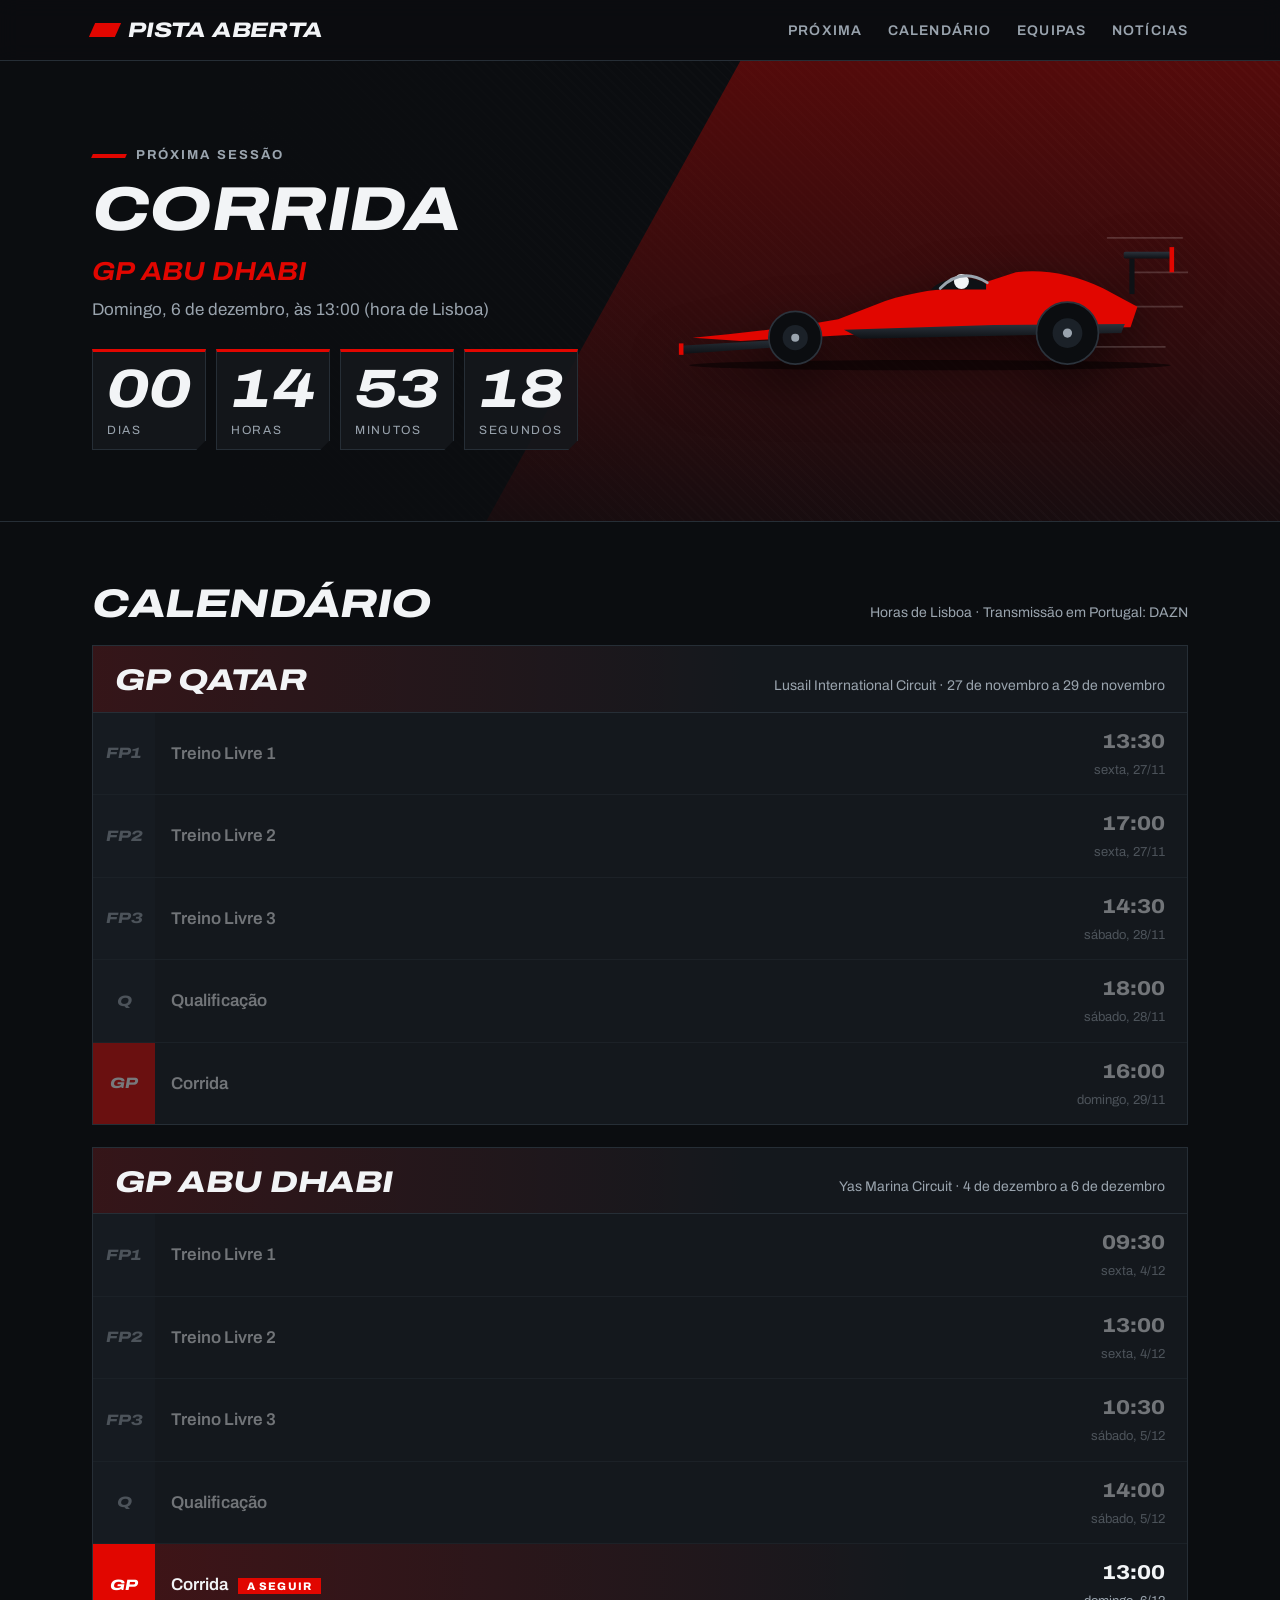
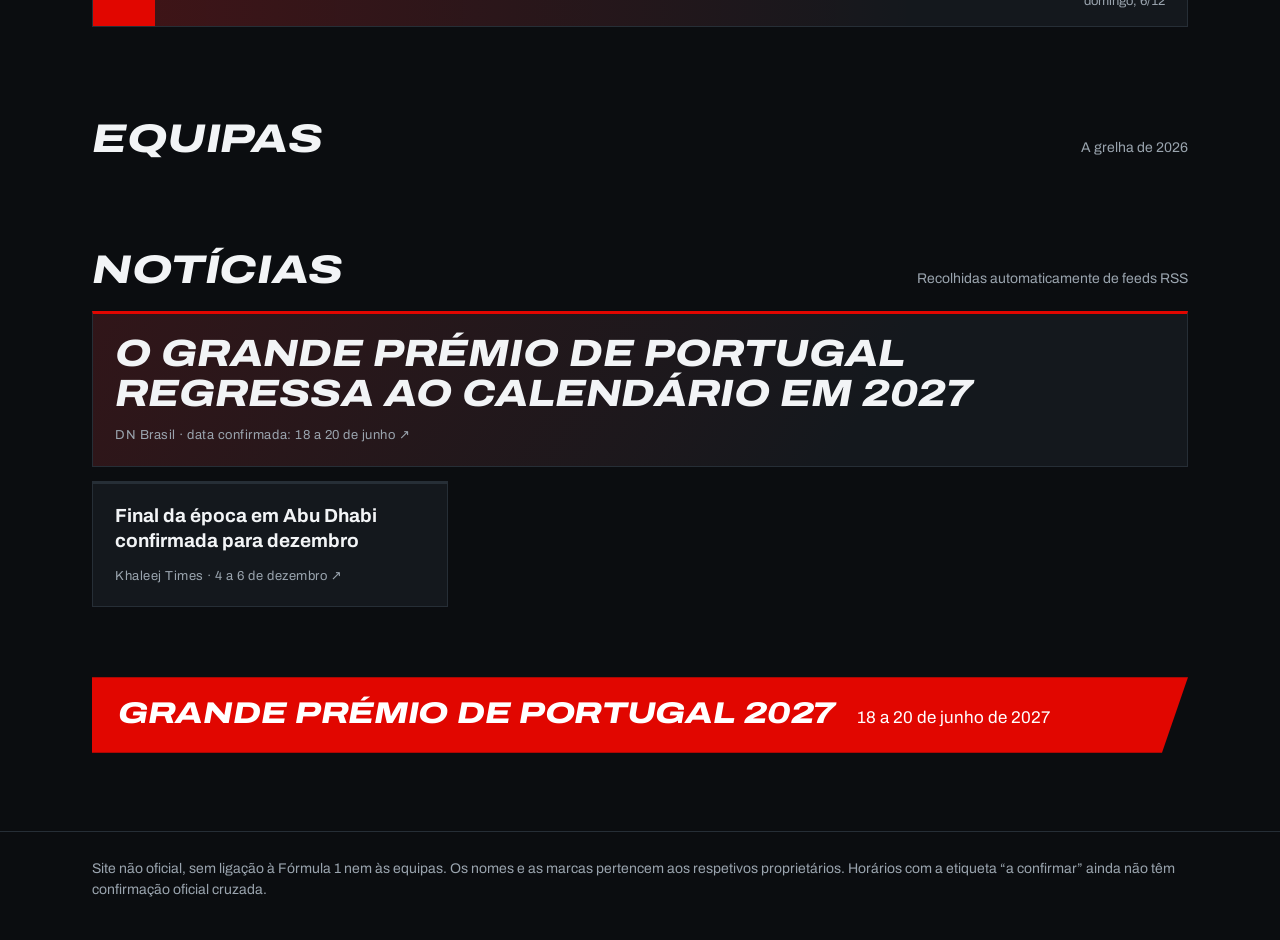
==== commit 8bb5249b: "Update code function and improve session display" ====
--- a/site/index.html
+++ b/site/index.html
@@ -70,6 +70,7 @@
 .row{display:grid;grid-template-columns:62px 1fr auto;align-items:center;gap:16px;padding:13px 22px 13px 0;border-bottom:1px solid var(--line)}
 .row:last-child{border-bottom:0}
 .cd{justify-self:stretch;align-self:stretch;display:flex;align-items:center;justify-content:center;margin:-13px 0;font-weight:800;font-style:italic;font-stretch:125%;font-size:15px;background:var(--panel2);color:var(--muted)}
+.cd.long{font-size:11px;letter-spacing:.02em}
 .row.race .cd{background:var(--team);color:#fff}
 .nm{font-weight:600}
 .tag{margin-left:8px;font-size:11px;border:1px solid var(--line);padding:1px 7px;color:var(--muted);text-transform:uppercase;letter-spacing:.08em;white-space:nowrap}
@@ -205,10 +206,10 @@
 
 function code(n){
   var m = n.match(/Treino Livre (\d)/);
-  if (m) return "TL" + m[1];
+  if (m) return "FP" + m[1];
   if (n === "Qualificação") return "Q";
   if (n === "Qualificação Sprint") return "SQ";
-  if (n === "Sprint") return "SPR";
+  if (n === "Sprint") return "SPRINT";
   return "GP";
 }
 
@@ -224,7 +225,8 @@
     card.appendChild(head);
     w.sessions.forEach(function(s){
       var row = el("div", "row" + (s.race ? " race" : ""));
-      row.appendChild(el("div", "cd", code(s.n)));
+      var cc = code(s.n);
+      row.appendChild(el("div", "cd" + (cc.length > 3 ? " long" : ""), cc));
       var nm = el("div", "nm", s.n);
       if (s.v) nm.appendChild(el("span", "tag", "a confirmar"));
       var pill = el("span", "pill"); nm.appendChild(pill);
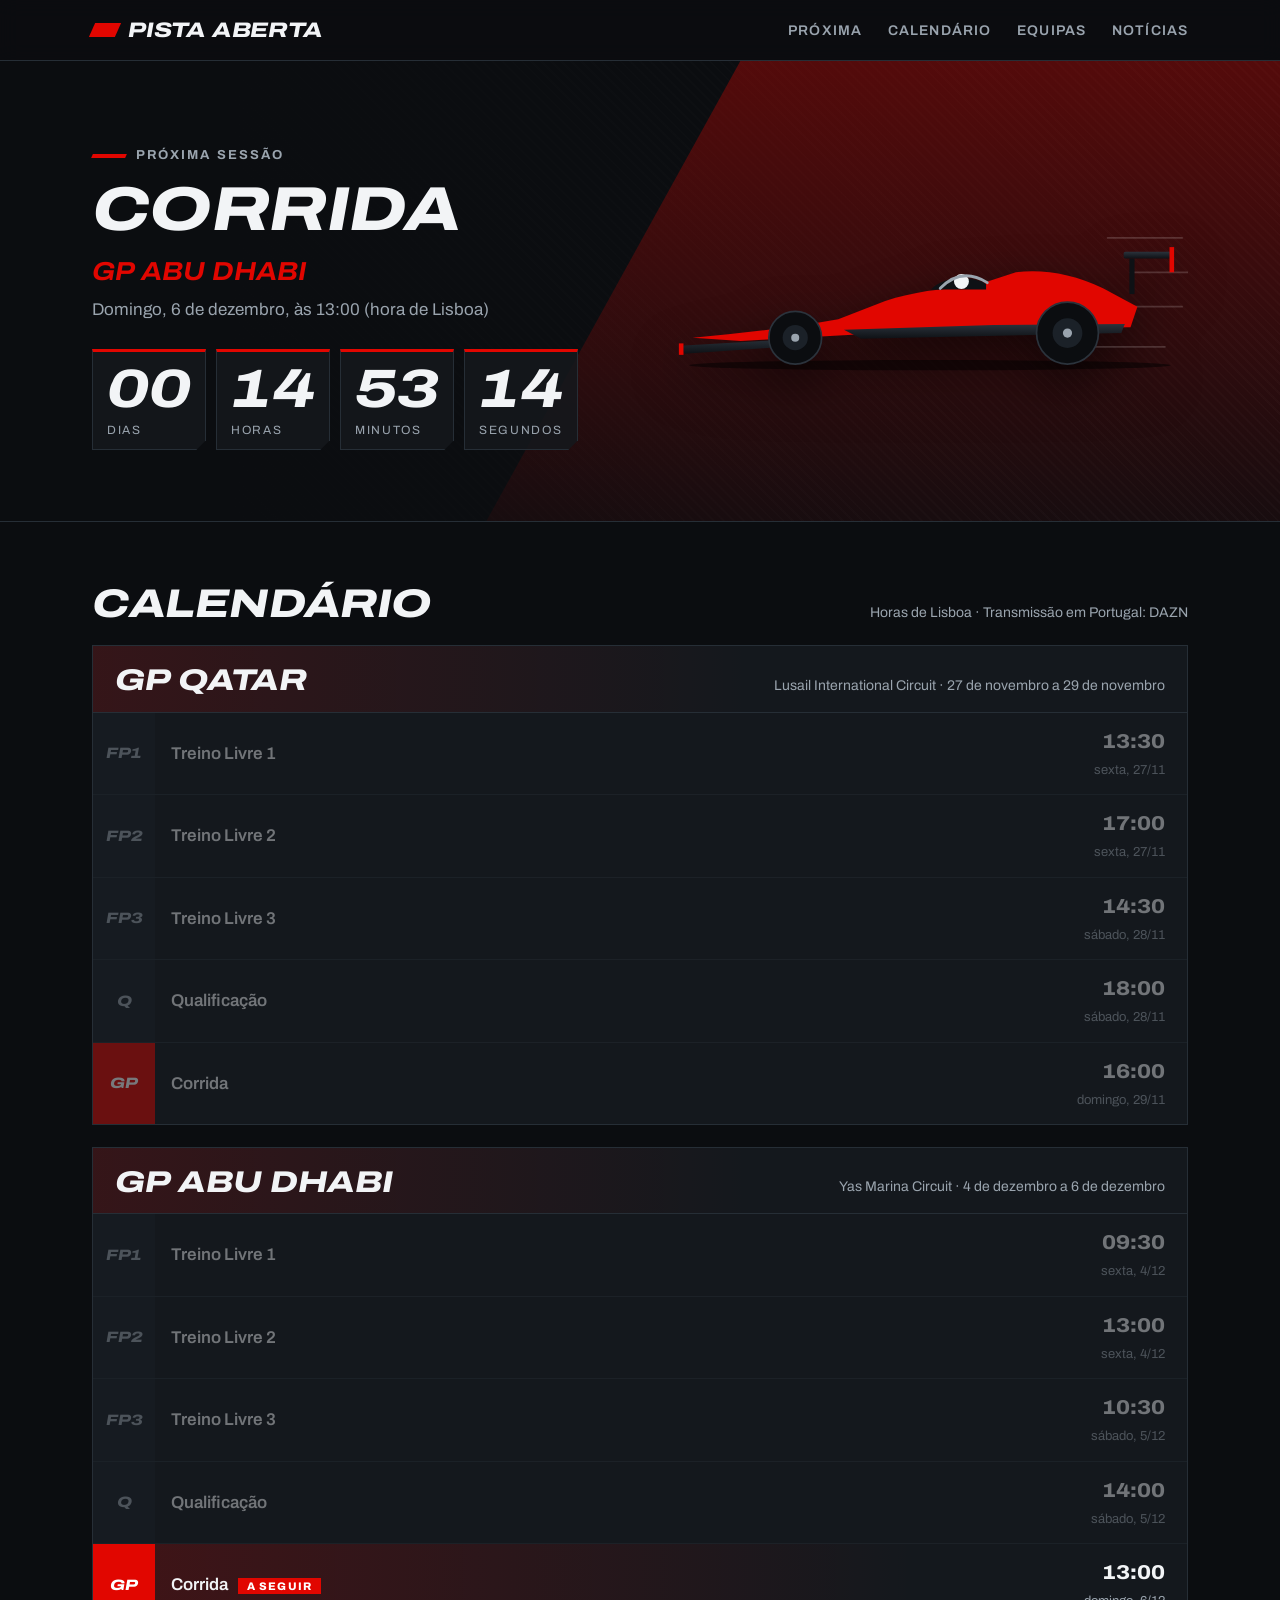
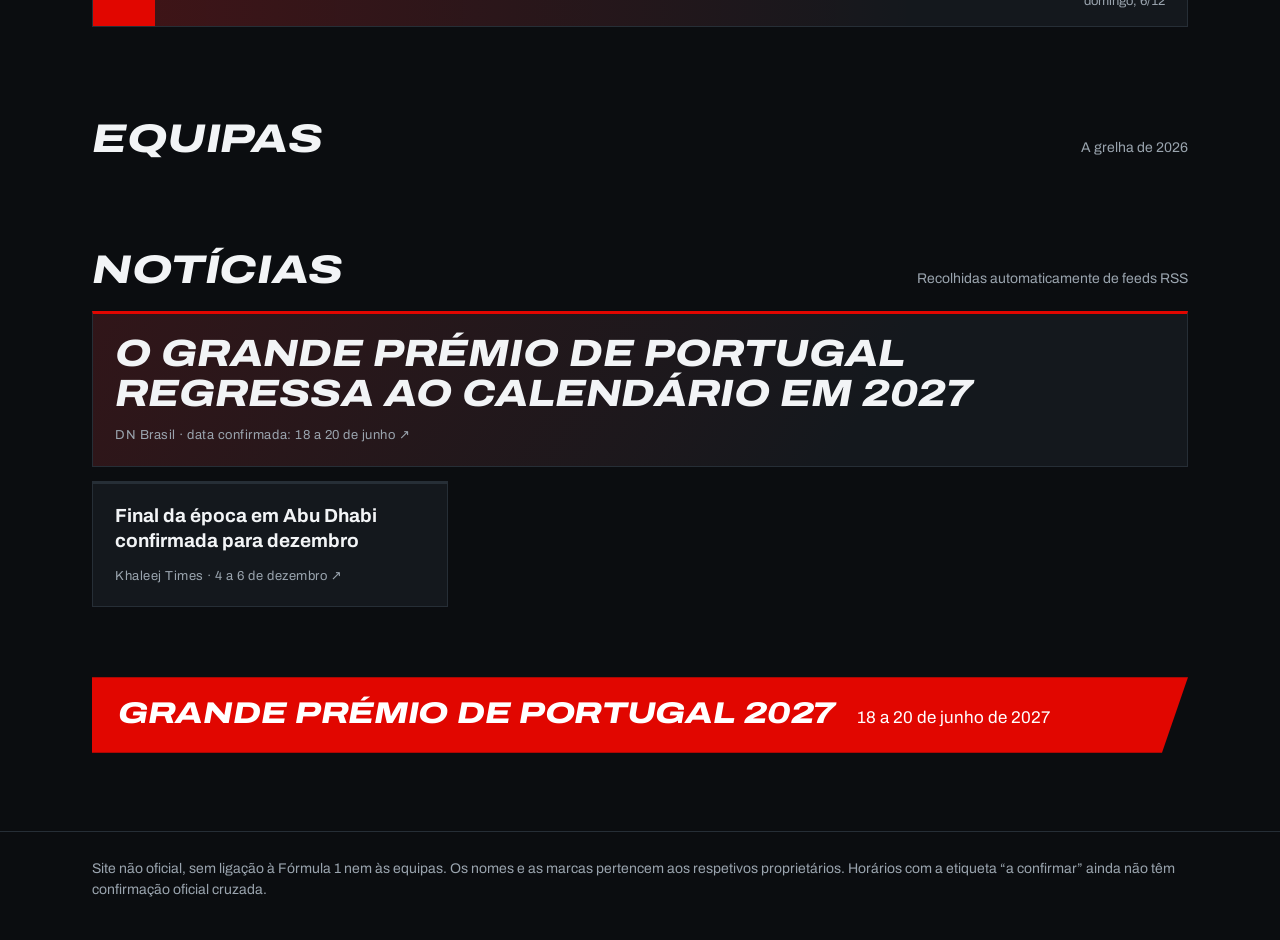
==== commit 1d57a33d: "Update index.html" ====
--- a/site/index.html
+++ b/site/index.html
@@ -85,7 +85,7 @@
 
 /* equipas */
 .teams{display:grid;grid-template-columns:repeat(auto-fill,minmax(210px,1fr));gap:14px}
-.team{position:relative;overflow:hidden;min-height:150px;background:var(--panel);border:1px solid var(--line);padding:16px 16px 14px;display:flex;flex-direction:column;justify-content:flex-end;transition:transform .2s,border-color .2s}
+.team{position:relative;overflow:hidden;min-height:150px;background:var(--panel);border:1px solid var(--line);padding:16px 16px 14px;display:flex;flex-direction:column;justify-content:flex-end;color:var(--ink);text-decoration:none;transition:transform .2s,border-color .2s}
 .team::before{content:"";position:absolute;left:0;top:0;bottom:0;width:6px;background:var(--c)}
 .team .img{position:absolute;inset:0;background-size:cover;background-position:center;opacity:.5}
 .team .img::after{content:"";position:absolute;inset:0;background:linear-gradient(0deg,var(--panel) 12%,rgba(20,24,29,.1))}
@@ -117,7 +117,7 @@
   <ul>
     <li><a class="l" href="#proxima">Próxima</a></li>
     <li><a class="l" href="#calendario">Calendário</a></li>
-    <li><a class="l" href="#equipas">Equipas</a></li>
+    <li><a class="l" href="equipas.html">Equipas</a></li>
     <li><a class="l" href="#noticias">Notícias</a></li>
   </ul>
 </div></header>
@@ -243,7 +243,8 @@
 
   var tb = $("teams");
   TEAMS.forEach(function(e, i){
-    var c = el("div", "team");
+    var c = el("a", "team");
+    if (/^[a-z0-9-]+$/.test(e.slug || "")) c.href = "equipa.html?equipa=" + e.slug;
     c.style.setProperty("--c", HEX.test(e.cor) ? e.cor : "#888");
     if (/^[a-z0-9-]+$/.test(e.slug || "")) { var img = el("div", "img"); img.style.backgroundImage = "url(img/equipas/" + e.slug + ".jpg)"; c.appendChild(img); }
     c.appendChild(el("div", "n", String(i + 1).padStart(2, "0")));
